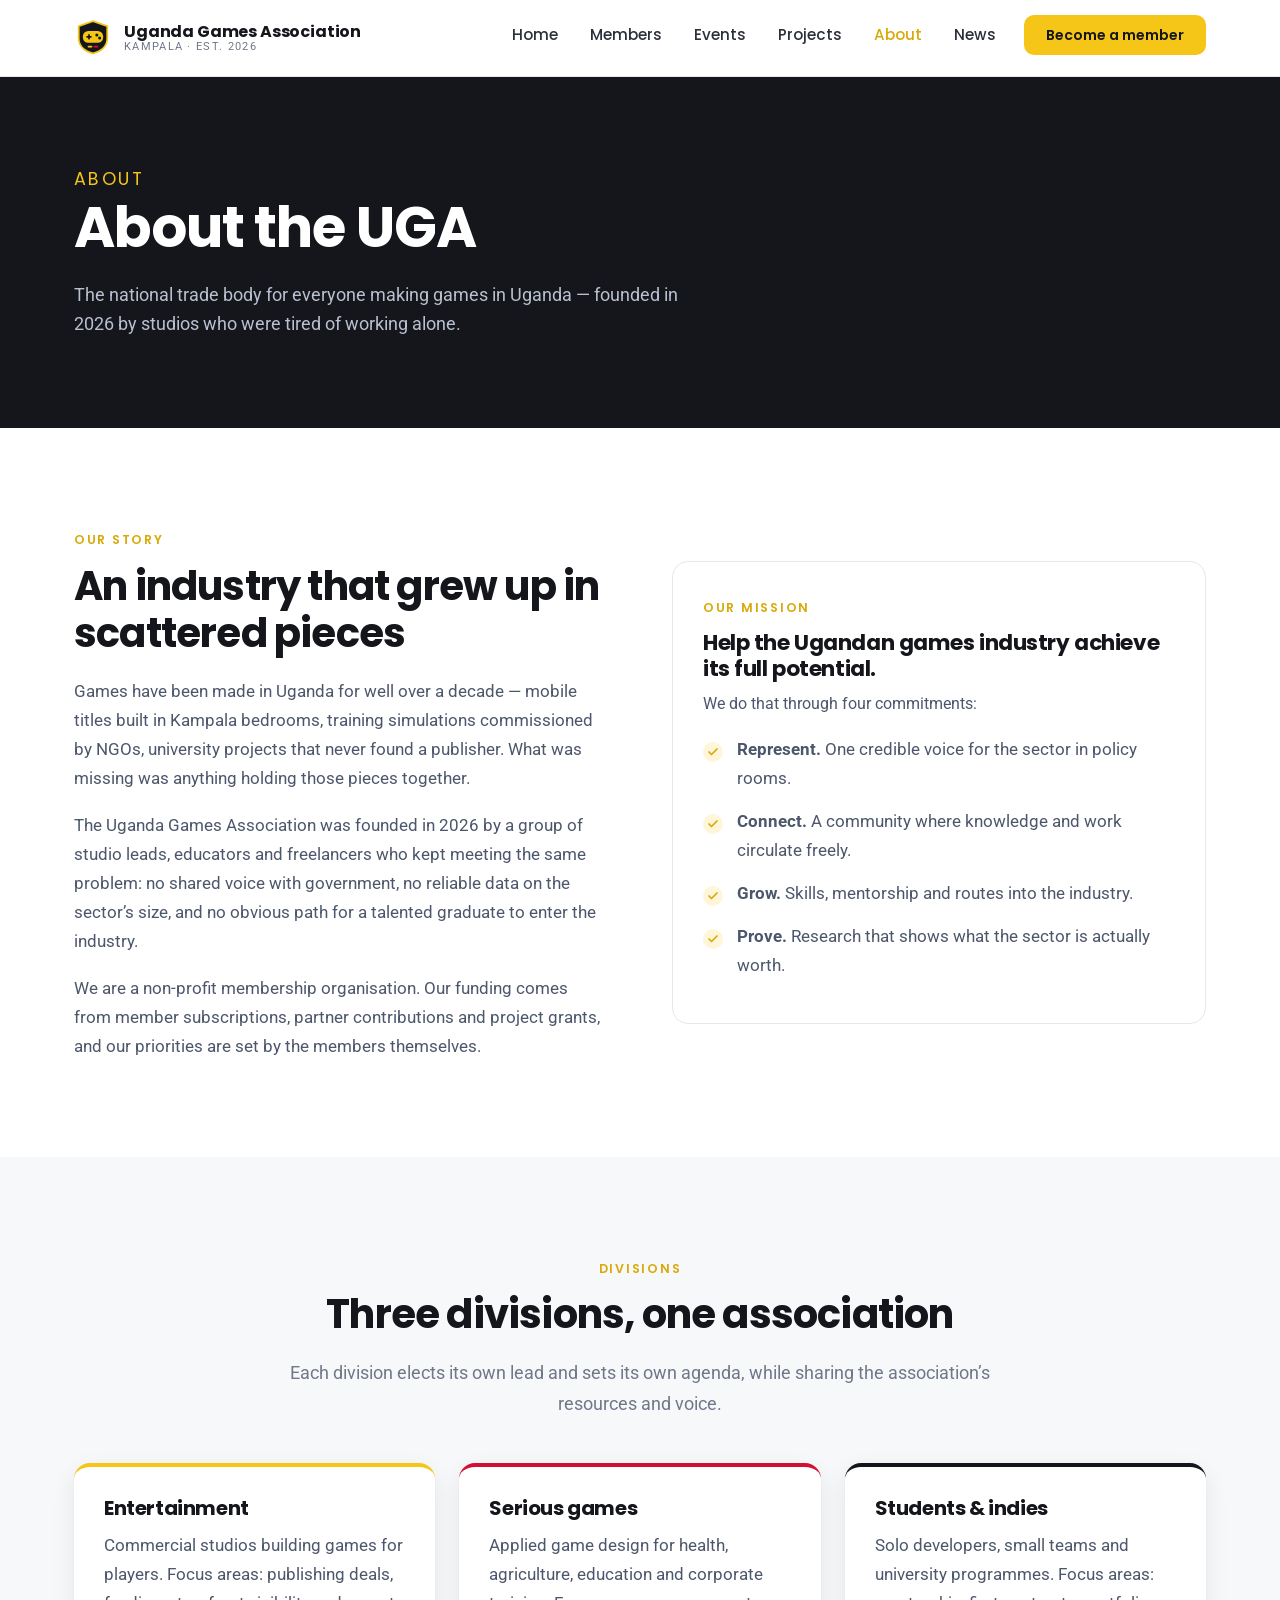
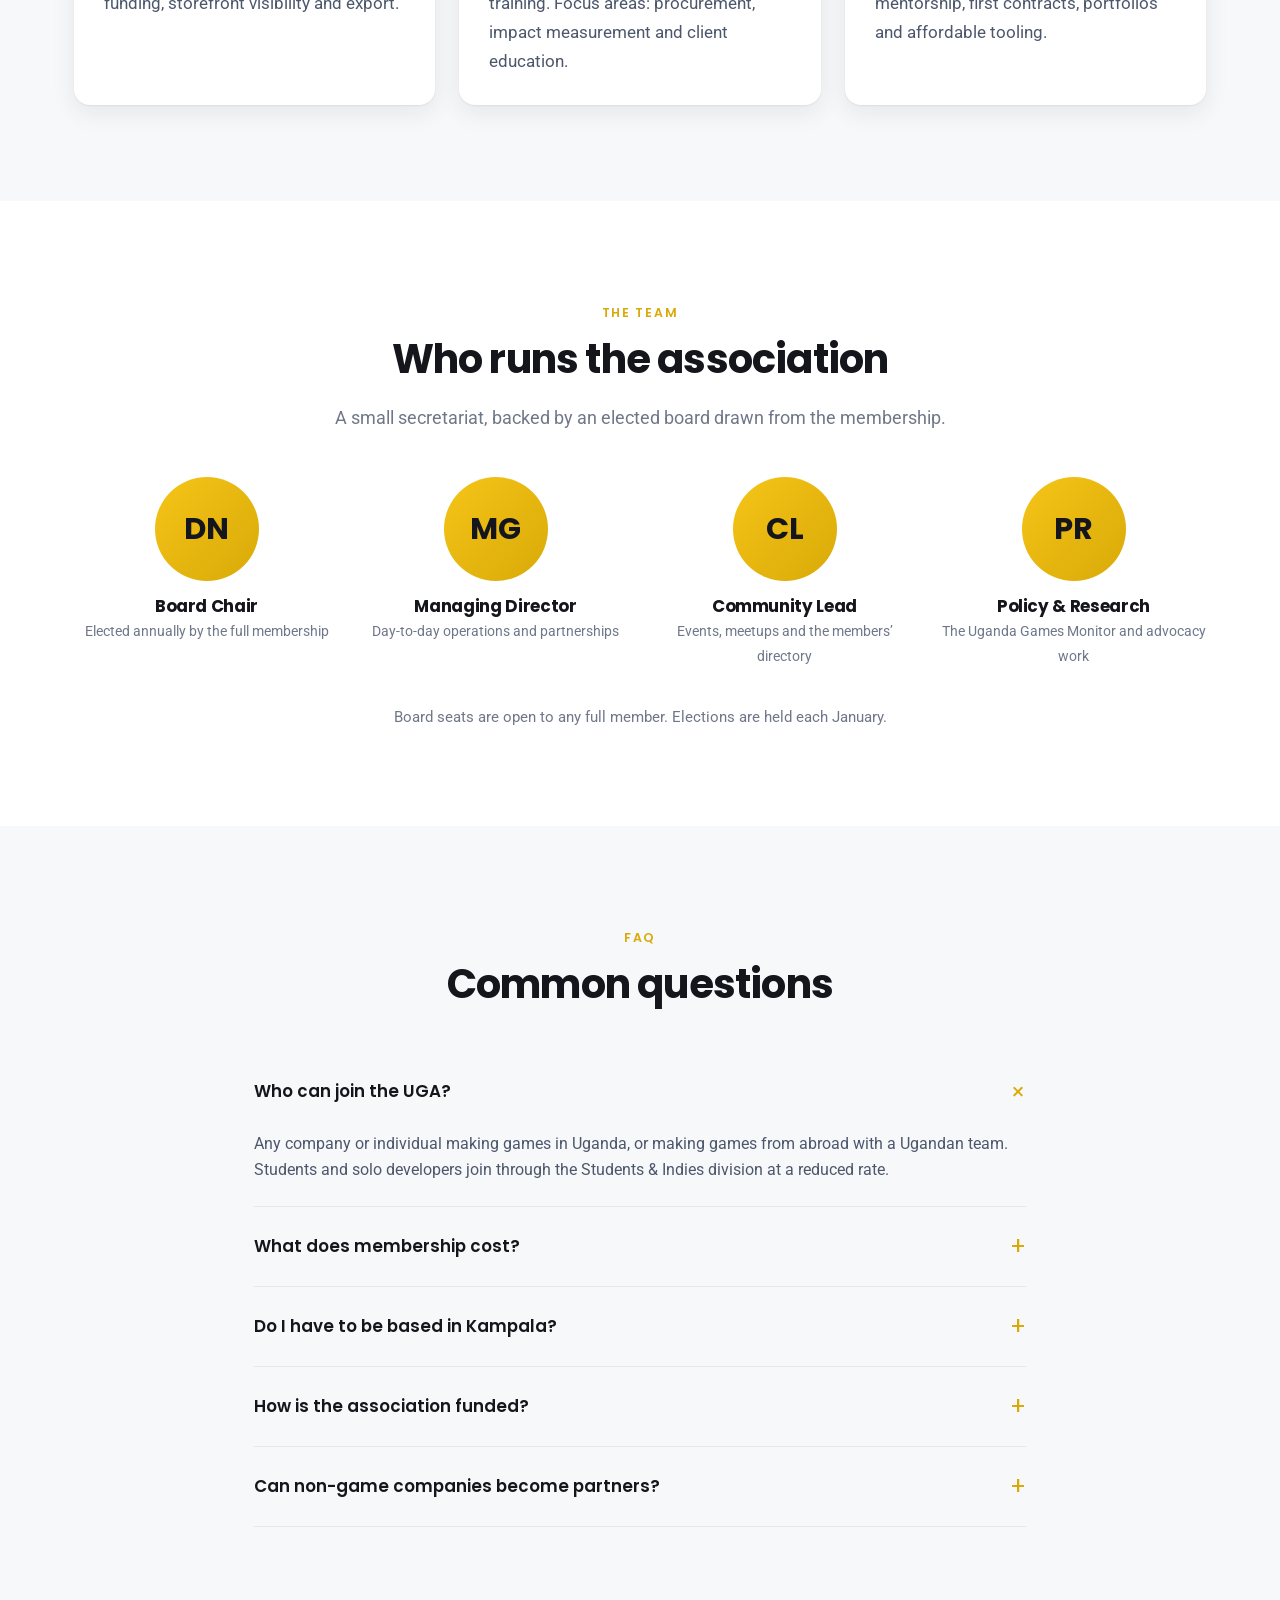
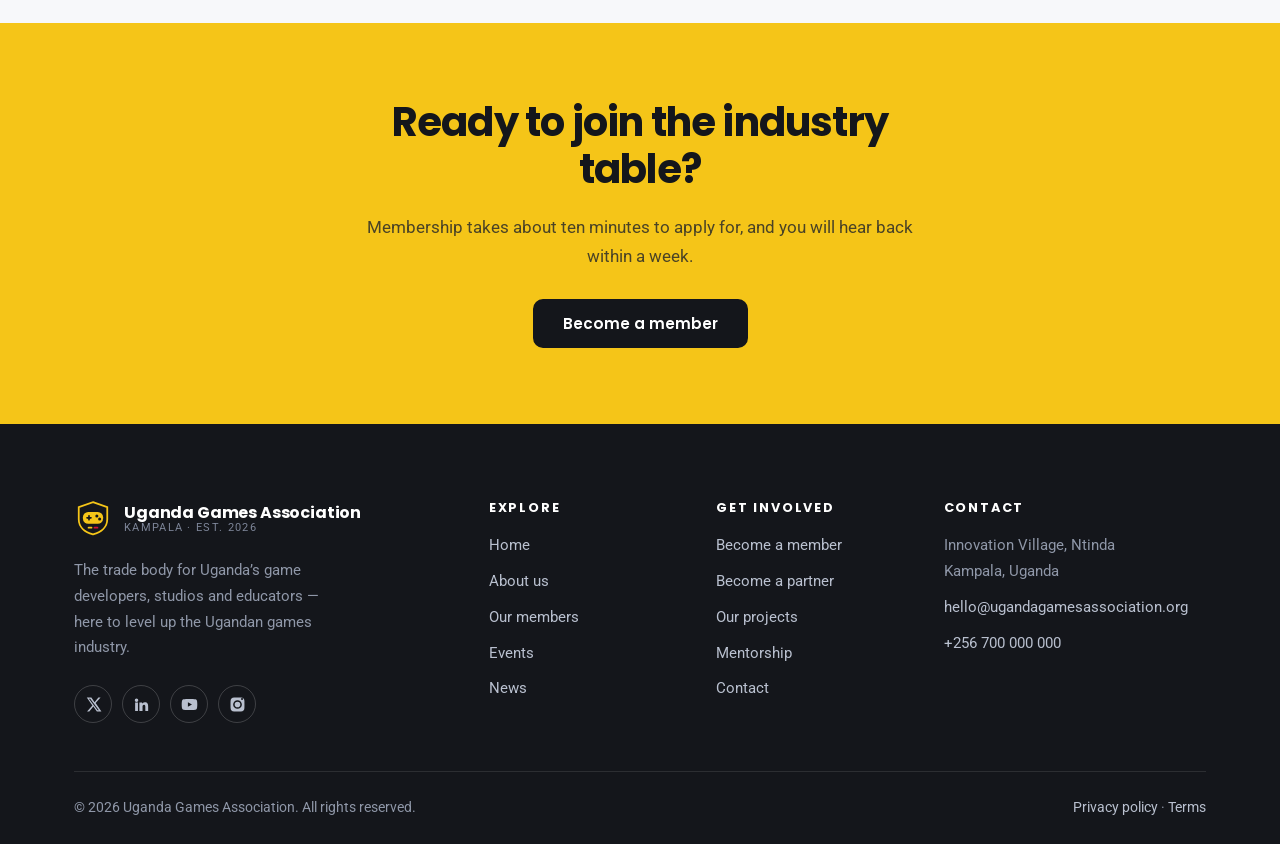
==== about.html @ ba729098 "Initial commit: Uganda Games Association website A seven-page static site for the Uganda Games Assoc" ====
<!DOCTYPE html>
<html lang="en">
<head>
  <meta charset="utf-8">
  <meta name="viewport" content="width=device-width, initial-scale=1">
  <title>About us — Uganda Games Association</title>
  <meta name="description" content="Who we are, how we are organised, and what the Uganda Games Association exists to do.">
  <link rel="canonical" href="https://ugandagamesassociation.org/about.html">

  <meta property="og:type" content="website">
  <meta property="og:site_name" content="Uganda Games Association">
  <meta property="og:title" content="About us — Uganda Games Association">
  <meta property="og:description" content="Who we are, how we are organised, and what the Uganda Games Association exists to do.">
  <meta name="twitter:card" content="summary_large_image">

  <link rel="icon" href="assets/favicon.svg" type="image/svg+xml">
  <link rel="preconnect" href="https://fonts.googleapis.com">
  <link rel="preconnect" href="https://fonts.gstatic.com" crossorigin>
  <link href="https://fonts.googleapis.com/css2?family=Poppins:wght@500;600;700&family=Roboto:wght@400;500&display=swap" rel="stylesheet">
  <link rel="stylesheet" href="css/styles.css">
  <script>document.documentElement.className += ' js';</script>
</head>
<body>
<a class="skip-link" href="#main">Skip to content</a>
<header class="site-header">
  <div class="wrap site-header__inner">
    <a class="brand" href="index.html">
      <img class="brand__mark" src="assets/logo.svg" alt="" width="38" height="38">
      <span class="brand__text">
        <span class="brand__name">Uganda Games Association</span>
        <span class="brand__sub">Kampala &middot; Est. 2026</span>
      </span>
    </a>

    <button class="nav-toggle" type="button" aria-expanded="false" aria-controls="primary-nav" aria-label="Toggle menu">
      <span class="nav-toggle__bars"></span>
    </button>

    <nav class="nav" id="primary-nav" aria-label="Primary">
      <ul class="nav__list">
        <li><a class="nav__link" href="index.html">Home</a></li>
        <li><a class="nav__link" href="members.html">Members</a></li>
        <li><a class="nav__link" href="events.html">Events</a></li>
        <li><a class="nav__link" href="projects.html">Projects</a></li>
        <li><a class="nav__link" href="about.html">About</a></li>
        <li><a class="nav__link" href="news.html">News</a></li>
        <li class="nav__cta"><a class="btn btn--primary btn--sm" href="contact.html">Become a member</a></li>
      </ul>
    </nav>
  </div>
</header>
<main id="main">
  <section class="page-hero">
    <div class="wrap">
      <p class="breadcrumb">About</p>
      <h1>About the UGA</h1>
      <p>The national trade body for everyone making games in Uganda &mdash; founded in 2026 by studios who were tired of working alone.</p>
    </div>
  </section>

  <section class="section">
    <div class="wrap split">
      <div class="reveal">
        <span class="eyebrow">Our story</span>
        <h2>An industry that grew up in scattered pieces</h2>
        <p>
          Games have been made in Uganda for well over a decade &mdash; mobile titles built
          in Kampala bedrooms, training simulations commissioned by NGOs, university
          projects that never found a publisher. What was missing was anything holding
          those pieces together.
        </p>
        <p>
          The Uganda Games Association was founded in 2026 by a group of studio leads,
          educators and freelancers who kept meeting the same problem: no shared voice
          with government, no reliable data on the sector&rsquo;s size, and no obvious path
          for a talented graduate to enter the industry.
        </p>
        <p>
          We are a non-profit membership organisation. Our funding comes from member
          subscriptions, partner contributions and project grants, and our priorities
          are set by the members themselves.
        </p>
      </div>
      <div class="reveal">
        <div class="card">
          <span class="eyebrow">Our mission</span>
          <h3 style="font-size:1.35rem">Help the Ugandan games industry achieve its full potential.</h3>
          <p>We do that through four commitments:</p>
          <ul class="checklist" style="margin-top:18px">
            <li><strong>Represent.</strong> One credible voice for the sector in policy rooms.</li>
            <li><strong>Connect.</strong> A community where knowledge and work circulate freely.</li>
            <li><strong>Grow.</strong> Skills, mentorship and routes into the industry.</li>
            <li><strong>Prove.</strong> Research that shows what the sector is actually worth.</li>
          </ul>
        </div>
      </div>
    </div>
  </section>

  <section class="section section--paper">
    <div class="wrap">
      <div class="section-head section-head--center reveal">
        <span class="eyebrow">Divisions</span>
        <h2>Three divisions, one association</h2>
        <p class="lead">Each division elects its own lead and sets its own agenda, while sharing the association&rsquo;s resources and voice.</p>
      </div>
      <div class="grid grid--3">
        <div class="division reveal">
          <h3>Entertainment</h3>
          <p>Commercial studios building games for players. Focus areas: publishing deals, funding, storefront visibility and export.</p>
        </div>
        <div class="division reveal">
          <h3>Serious games</h3>
          <p>Applied game design for health, agriculture, education and corporate training. Focus areas: procurement, impact measurement and client education.</p>
        </div>
        <div class="division reveal">
          <h3>Students &amp; indies</h3>
          <p>Solo developers, small teams and university programmes. Focus areas: mentorship, first contracts, portfolios and affordable tooling.</p>
        </div>
      </div>
    </div>
  </section>

  <section class="section">
    <div class="wrap">
      <div class="section-head section-head--center reveal">
        <span class="eyebrow">The team</span>
        <h2>Who runs the association</h2>
        <p class="lead">A small secretariat, backed by an elected board drawn from the membership.</p>
      </div>
      <div class="grid grid--4">
        <div class="person reveal"><div class="person__avatar">DN</div><h3>Board Chair</h3><p>Elected annually by the full membership</p></div>
        <div class="person reveal"><div class="person__avatar">MG</div><h3>Managing Director</h3><p>Day-to-day operations and partnerships</p></div>
        <div class="person reveal"><div class="person__avatar">CL</div><h3>Community Lead</h3><p>Events, meetups and the members&rsquo; directory</p></div>
        <div class="person reveal"><div class="person__avatar">PR</div><h3>Policy &amp; Research</h3><p>The Uganda Games Monitor and advocacy work</p></div>
      </div>
      <p style="text-align:center;margin-top:36px;color:var(--muted);font-size:.92rem">
        Board seats are open to any full member. Elections are held each January.
      </p>
    </div>
  </section>

  <section class="section section--paper">
    <div class="wrap" style="max-width:820px">
      <div class="section-head section-head--center reveal">
        <span class="eyebrow">FAQ</span>
        <h2>Common questions</h2>
      </div>
      <div class="reveal">
        <div class="faq">
          <button class="faq__q" type="button" aria-expanded="true">Who can join the UGA?</button>
          <div class="faq__a"><p>Any company or individual making games in Uganda, or making games from abroad with a Ugandan team. Students and solo developers join through the Students &amp; Indies division at a reduced rate.</p></div>
        </div>
        <div class="faq">
          <button class="faq__q" type="button" aria-expanded="false">What does membership cost?</button>
          <div class="faq__a"><p>Fees are banded by organisation size, with the student and solo band deliberately kept nominal. Current bands are listed on the membership page &mdash; and no application is refused on cost alone; talk to us.</p></div>
        </div>
        <div class="faq">
          <button class="faq__q" type="button" aria-expanded="false">Do I have to be based in Kampala?</button>
          <div class="faq__a"><p>No. We run regional chapters and most events are streamed or repeated outside the capital. Growing the industry beyond Kampala is an explicit goal, not an afterthought.</p></div>
        </div>
        <div class="faq">
          <button class="faq__q" type="button" aria-expanded="false">How is the association funded?</button>
          <div class="faq__a"><p>Member subscriptions, partner contributions and project-specific grants. We publish an annual financial summary to members.</p></div>
        </div>
        <div class="faq">
          <button class="faq__q" type="button" aria-expanded="false">Can non-game companies become partners?</button>
          <div class="faq__a"><p>Yes. Telecoms, banks, universities, hardware suppliers and public bodies all partner with us. Partnership is distinct from membership and does not carry a vote.</p></div>
        </div>
      </div>
    </div>
  </section>

  <section class="cta-band">
    <div class="wrap">
      <h2>Ready to join the industry table?</h2>
      <p>Membership takes about ten minutes to apply for, and you will hear back within a week.</p>
      <a class="btn btn--primary" href="contact.html">Become a member</a>
    </div>
  </section>
</main>
<footer class="site-footer">
  <div class="wrap">
    <div class="footer-grid">
      <div class="footer-about">
        <a class="brand" href="index.html">
          <img class="brand__mark" src="assets/logo.svg" alt="" width="38" height="38">
          <span class="brand__text">
            <span class="brand__name">Uganda Games Association</span>
            <span class="brand__sub">Kampala &middot; Est. 2026</span>
          </span>
        </a>
        <p>The trade body for Uganda&rsquo;s game developers, studios and educators &mdash; here to level up the Ugandan games industry.</p>
        <div class="socials">
          <a href="#" aria-label="UGA on X">
            <svg viewBox="0 0 24 24" fill="#b9c0cf"><path d="M18.9 2H22l-7 8 8.2 12h-6.4l-5-7.3L6 22H2.9l7.5-8.6L2.5 2H9l4.5 6.7L18.9 2Zm-1.1 18h1.7L7.3 3.8H5.5L17.8 20Z"/></svg>
          </a>
          <a href="#" aria-label="UGA on LinkedIn">
            <svg viewBox="0 0 24 24" fill="#b9c0cf"><path d="M4.98 3.5a2.5 2.5 0 1 1 0 5 2.5 2.5 0 0 1 0-5ZM3 9h4v12H3V9Zm6 0h3.8v1.7h.05c.53-1 1.83-2.05 3.77-2.05 4.03 0 4.78 2.65 4.78 6.1V21h-4v-5.5c0-1.3-.03-3-1.83-3-1.83 0-2.11 1.43-2.11 2.9V21H9V9Z"/></svg>
          </a>
          <a href="#" aria-label="UGA on YouTube">
            <svg viewBox="0 0 24 24" fill="#b9c0cf"><path d="M23 12s0-3.6-.46-5.32a2.77 2.77 0 0 0-1.95-1.96C18.87 4.25 12 4.25 12 4.25s-6.87 0-8.59.47a2.77 2.77 0 0 0-1.95 1.96C1 8.4 1 12 1 12s0 3.6.46 5.32a2.77 2.77 0 0 0 1.95 1.96c1.72.47 8.59.47 8.59.47s6.87 0 8.59-.47a2.77 2.77 0 0 0 1.95-1.96C23 15.6 23 12 23 12ZM9.75 15.27V8.73L15.5 12l-5.75 3.27Z"/></svg>
          </a>
          <a href="#" aria-label="UGA on Instagram">
            <svg viewBox="0 0 24 24" fill="#b9c0cf"><path d="M12 2.16c3.2 0 3.58.01 4.85.07 3.25.15 4.77 1.69 4.92 4.92.06 1.27.07 1.65.07 4.85s-.01 3.58-.07 4.85c-.15 3.23-1.66 4.77-4.92 4.92-1.27.06-1.65.07-4.85.07s-3.58-.01-4.85-.07c-3.26-.15-4.77-1.7-4.92-4.92C2.17 15.58 2.16 15.2 2.16 12s.01-3.58.07-4.85c.15-3.23 1.66-4.77 4.92-4.92C8.42 2.17 8.8 2.16 12 2.16Zm0 3.68a6.16 6.16 0 1 0 0 12.32 6.16 6.16 0 0 0 0-12.32Zm0 10.16a4 4 0 1 1 0-8 4 4 0 0 1 0 8Zm6.4-10.4a1.44 1.44 0 1 0 0-2.88 1.44 1.44 0 0 0 0 2.88Z"/></svg>
          </a>
        </div>
      </div>

      <div class="footer-col">
        <h4>Explore</h4>
        <ul>
          <li><a href="index.html">Home</a></li>
          <li><a href="about.html">About us</a></li>
          <li><a href="members.html">Our members</a></li>
          <li><a href="events.html">Events</a></li>
          <li><a href="news.html">News</a></li>
        </ul>
      </div>

      <div class="footer-col">
        <h4>Get involved</h4>
        <ul>
          <li><a href="contact.html">Become a member</a></li>
          <li><a href="contact.html">Become a partner</a></li>
          <li><a href="projects.html">Our projects</a></li>
          <li><a href="projects.html">Mentorship</a></li>
          <li><a href="contact.html">Contact</a></li>
        </ul>
      </div>

      <div class="footer-col">
        <h4>Contact</h4>
        <ul>
          <li>Innovation Village, Ntinda<br>Kampala, Uganda</li>
          <li><a href="mailto:hello@ugandagamesassociation.org">hello@ugandagamesassociation.org</a></li>
          <li><a href="tel:+256700000000">+256 700 000 000</a></li>
        </ul>
      </div>
    </div>

    <div class="footer-bottom">
      <span>&copy; <span data-year>2026</span> Uganda Games Association. All rights reserved.</span>
      <span><a href="#">Privacy policy</a> &middot; <a href="#">Terms</a></span>
    </div>
  </div>
</footer>

<button class="to-top" type="button" aria-label="Back to top">
  <svg viewBox="0 0 24 24" width="18" height="18" fill="none" stroke="currentColor" stroke-width="2.5" stroke-linecap="round" stroke-linejoin="round"><path d="M12 19V5M5 12l7-7 7 7"/></svg>
</button>

<script src="js/main.js"></script>
</body>
</html>
---- css/styles.css ----
/* ==========================================================================
   Uganda Games Association — design system
   Palette derives from the national flag: black, gold, red.
   ========================================================================== */

:root {
  /* Brand */
  --gold:        #f5c518;
  --gold-dark:   #d9a908;
  --gold-soft:   #fff6d9;
  --red:         #d21034;
  --red-dark:    #a60d29;

  /* Neutrals */
  --ink:         #14161b;
  --ink-2:       #1e2129;
  --ink-3:       #2b303b;
  --slate:       #4d576c;
  --muted:       #6f7789;
  --line:        #e4e7ec;
  --paper:       #ffffff;
  --paper-2:     #f7f8fa;

  /* Type */
  --font-head: 'Poppins', 'Segoe UI', Arial, sans-serif;
  --font-body: 'Roboto', 'Segoe UI', Arial, Helvetica, sans-serif;

  /* Layout */
  --wrap: 1180px;
  --gutter: 24px;
  --radius: 10px;
  --radius-lg: 16px;
  --shadow: 0 1px 2px rgba(20, 22, 27, .06), 0 8px 24px rgba(20, 22, 27, .08);
  --shadow-lg: 0 2px 4px rgba(20, 22, 27, .06), 0 18px 48px rgba(20, 22, 27, .14);
  --header-h: 76px;
}

/* --------------------------------------------------------------- reset -- */
*, *::before, *::after { box-sizing: border-box; }

html { scroll-behavior: smooth; }

body {
  margin: 0;
  font-family: var(--font-body);
  font-size: 17px;
  line-height: 1.7;
  color: var(--slate);
  background: var(--paper);
  -webkit-font-smoothing: antialiased;
}

h1, h2, h3, h4, h5 {
  font-family: var(--font-head);
  font-weight: 700;
  line-height: 1.18;
  color: var(--ink);
  margin: 0 0 .5em;
  letter-spacing: -.02em;
}

h1 { font-size: clamp(2.2rem, 5vw, 3.5rem); }
h2 { font-size: clamp(1.75rem, 3.4vw, 2.5rem); }
h3 { font-size: 1.25rem; }
h4 { font-size: 1.05rem; }

p { margin: 0 0 1.1em; }
p:last-child { margin-bottom: 0; }

a { color: var(--ink); text-decoration: none; transition: color .18s ease; }
a:hover { color: var(--gold-dark); }

img, svg { max-width: 100%; height: auto; display: block; }

ul { margin: 0 0 1.1em; padding-left: 1.2em; }
li { margin-bottom: .4em; }

:focus-visible {
  outline: 3px solid var(--gold);
  outline-offset: 3px;
  border-radius: 4px;
}

/* -------------------------------------------------------------- layout -- */
.wrap {
  width: 100%;
  max-width: var(--wrap);
  margin-inline: auto;
  padding-inline: var(--gutter);
}

.section { padding: clamp(56px, 8vw, 96px) 0; }
.section--tight { padding: clamp(40px, 5vw, 64px) 0; }
.section--paper { background: var(--paper-2); }
.section--ink { background: var(--ink); color: #b9c0cf; }
.section--ink h2, .section--ink h3, .section--ink h4 { color: #fff; }

.section-head { max-width: 720px; margin-bottom: 44px; }
.section-head--center { margin-inline: auto; text-align: center; }

.eyebrow {
  display: inline-block;
  font-family: var(--font-head);
  font-weight: 600;
  font-size: .78rem;
  letter-spacing: .14em;
  text-transform: uppercase;
  color: var(--gold-dark);
  margin-bottom: .75rem;
}
.section--ink .eyebrow { color: var(--gold); }

.lead { font-size: 1.12rem; color: var(--muted); }

.grid { display: grid; gap: 24px; }
.grid--2 { grid-template-columns: repeat(2, 1fr); }
.grid--3 { grid-template-columns: repeat(3, 1fr); }
.grid--4 { grid-template-columns: repeat(4, 1fr); }

/* ------------------------------------------------------------- buttons -- */
.btn {
  display: inline-flex;
  align-items: center;
  justify-content: center;
  gap: .5em;
  font-family: var(--font-head);
  font-weight: 600;
  font-size: .95rem;
  line-height: 1;
  padding: 15px 28px;
  border: 2px solid transparent;
  border-radius: var(--radius);
  cursor: pointer;
  transition: transform .16s ease, background .18s ease, color .18s ease, border-color .18s ease;
}
.btn:active { transform: translateY(1px); }

.btn--primary { background: var(--gold); color: var(--ink); border-color: var(--gold); }
.btn--primary:hover { background: var(--gold-dark); border-color: var(--gold-dark); color: var(--ink); }

.btn--ghost { background: transparent; color: var(--ink); border-color: var(--line); }
.btn--ghost:hover { border-color: var(--ink); color: var(--ink); }

.btn--onink { background: transparent; color: #fff; border-color: rgba(255,255,255,.35); }
.btn--onink:hover { background: #fff; color: var(--ink); border-color: #fff; }

.btn--sm { padding: 11px 20px; font-size: .875rem; }

.arrow-link {
  font-family: var(--font-head);
  font-weight: 600;
  font-size: .95rem;
  color: var(--gold-dark);
  display: inline-flex;
  align-items: center;
  gap: .4em;
}
.arrow-link::after { content: "\2192"; transition: transform .18s ease; }
.arrow-link:hover::after { transform: translateX(4px); }

/* -------------------------------------------------------------- header -- */
.site-header {
  position: sticky;
  top: 0;
  z-index: 100;
  background: rgba(255, 255, 255, .94);
  backdrop-filter: blur(10px);
  border-bottom: 1px solid var(--line);
}

.site-header__inner {
  display: flex;
  align-items: center;
  gap: 20px;
  min-height: var(--header-h);
}

.brand { display: flex; align-items: center; gap: 12px; flex-shrink: 0; }
.brand__mark { width: 38px; height: 38px; flex-shrink: 0; }
.brand__text { display: flex; flex-direction: column; line-height: 1.1; }
.brand__name {
  font-family: var(--font-head);
  font-weight: 700;
  font-size: 1rem;
  color: var(--ink);
  letter-spacing: -.01em;
}
.brand__sub {
  font-size: .68rem;
  letter-spacing: .12em;
  text-transform: uppercase;
  color: var(--muted);
}

.nav { margin-left: auto; }
.nav__list {
  display: flex;
  align-items: center;
  gap: 4px;
  list-style: none;
  margin: 0;
  padding: 0;
}
.nav__link {
  display: block;
  font-family: var(--font-head);
  font-weight: 500;
  font-size: .95rem;
  padding: 10px 14px;
  border-radius: var(--radius);
  color: var(--ink-3);
}
.nav__link:hover { background: var(--paper-2); color: var(--ink); }
.nav__item--active > .nav__link { color: var(--gold-dark); }

.nav__cta { margin-left: 10px; }

.nav-toggle {
  display: none;
  margin-left: auto;
  width: 44px;
  height: 44px;
  align-items: center;
  justify-content: center;
  background: transparent;
  border: 1px solid var(--line);
  border-radius: var(--radius);
  cursor: pointer;
}
.nav-toggle__bars, .nav-toggle__bars::before, .nav-toggle__bars::after {
  display: block;
  width: 20px;
  height: 2px;
  background: var(--ink);
  border-radius: 2px;
  transition: transform .2s ease, opacity .2s ease;
}
.nav-toggle__bars::before, .nav-toggle__bars::after { content: ""; position: absolute; }
.nav-toggle__bars::before { transform: translateY(-6px); }
.nav-toggle__bars::after { transform: translateY(6px); }
.nav-toggle[aria-expanded="true"] .nav-toggle__bars { background: transparent; }
.nav-toggle[aria-expanded="true"] .nav-toggle__bars::before { transform: rotate(45deg); }
.nav-toggle[aria-expanded="true"] .nav-toggle__bars::after { transform: rotate(-45deg); }

/* ---------------------------------------------------------------- hero -- */
.hero {
  position: relative;
  background: var(--ink);
  color: #b9c0cf;
  text-align: center;
  padding: clamp(64px, 10vw, 120px) 0 clamp(56px, 8vw, 100px);
  overflow: hidden;
}
.hero::before {
  content: "";
  position: absolute;
  inset: 0;
  background:
    radial-gradient(58% 42% at 50% 0%, rgba(245, 197, 24, .16), transparent 70%),
    radial-gradient(40% 34% at 84% 100%, rgba(210, 16, 52, .18), transparent 70%);
  pointer-events: none;
}
.hero > .wrap { position: relative; }
.hero__mark { width: 86px; height: 86px; margin: 0 auto 28px; }
.hero h1 { color: #fff; max-width: 15ch; margin-inline: auto; }
.hero__text {
  max-width: 60ch;
  margin: 20px auto 34px;
  font-size: 1.14rem;
  color: #b9c0cf;
}
.hero__actions { display: flex; flex-wrap: wrap; gap: 14px; justify-content: center; }
.hero__meta {
  margin-top: 42px;
  font-family: var(--font-head);
  font-size: .78rem;
  letter-spacing: .16em;
  text-transform: uppercase;
  color: #7d8598;
}

/* --------------------------------------------------------- page header -- */
.page-hero {
  background: var(--ink);
  color: #b9c0cf;
  padding: clamp(52px, 7vw, 88px) 0;
}
.page-hero h1 { color: #fff; margin-bottom: .35em; }
.page-hero p { max-width: 62ch; font-size: 1.1rem; margin: 0; }

.breadcrumb {
  font-family: var(--font-head);
  font-size: .78rem;
  letter-spacing: .14em;
  text-transform: uppercase;
  color: var(--gold);
  margin-bottom: 1rem;
}

/* -------------------------------------------------------------- notice -- */
.notice {
  background: var(--gold);
  color: var(--ink);
  font-family: var(--font-head);
  font-weight: 500;
  font-size: .95rem;
  text-align: center;
  padding: 14px 0;
}
.notice a { color: var(--ink); text-decoration: underline; text-underline-offset: 3px; font-weight: 600; }

/* --------------------------------------------------------------- cards -- */
.card {
  background: var(--paper);
  border: 1px solid var(--line);
  border-radius: var(--radius-lg);
  padding: 30px;
  transition: transform .2s ease, box-shadow .2s ease, border-color .2s ease;
}
.card--hover:hover { transform: translateY(-4px); box-shadow: var(--shadow); border-color: transparent; }
.card h3 { margin-bottom: .45em; }
.card p { font-size: .97rem; }

.card__num {
  display: inline-flex;
  align-items: center;
  justify-content: center;
  width: 46px;
  height: 46px;
  border-radius: 12px;
  background: var(--gold-soft);
  color: var(--gold-dark);
  font-family: var(--font-head);
  font-weight: 700;
  font-size: 1.05rem;
  margin-bottom: 18px;
}

/* post cards */
.post {
  display: flex;
  flex-direction: column;
  background: var(--paper);
  border: 1px solid var(--line);
  border-radius: var(--radius-lg);
  overflow: hidden;
  transition: transform .2s ease, box-shadow .2s ease;
}
.post:hover { transform: translateY(-4px); box-shadow: var(--shadow); }
.post__thumb {
  aspect-ratio: 16 / 9;
  background: linear-gradient(135deg, var(--ink-2), var(--ink));
  display: flex;
  align-items: center;
  justify-content: center;
}
.post__thumb svg { width: 54px; height: 54px; opacity: .85; }
.post__body { padding: 24px; display: flex; flex-direction: column; flex: 1; }
.post__meta {
  font-family: var(--font-head);
  font-size: .74rem;
  letter-spacing: .1em;
  text-transform: uppercase;
  color: var(--muted);
  margin-bottom: .7rem;
}
.post__body h3 { font-size: 1.12rem; }
.post__body p { font-size: .95rem; flex: 1; }
.post__body .arrow-link { margin-top: 14px; }

.tag {
  display: inline-block;
  font-family: var(--font-head);
  font-weight: 600;
  font-size: .7rem;
  letter-spacing: .08em;
  text-transform: uppercase;
  padding: 4px 10px;
  border-radius: 999px;
  background: var(--gold-soft);
  color: var(--gold-dark);
}

/* --------------------------------------------------------------- stats -- */
.stats { display: grid; grid-template-columns: repeat(4, 1fr); gap: 24px; text-align: center; }
.stat__num {
  font-family: var(--font-head);
  font-weight: 700;
  font-size: clamp(2rem, 4vw, 2.9rem);
  color: var(--gold);
  line-height: 1;
}
.section:not(.section--ink) .stat__num { color: var(--gold-dark); }
.stat__label {
  font-size: .88rem;
  letter-spacing: .04em;
  margin-top: .5rem;
}

/* ------------------------------------------------------------- feature -- */
.split {
  display: grid;
  grid-template-columns: 1fr 1fr;
  gap: clamp(32px, 5vw, 64px);
  align-items: center;
}

.checklist { list-style: none; padding: 0; margin: 0; }
.checklist li {
  position: relative;
  padding-left: 34px;
  margin-bottom: 14px;
}
.checklist li::before {
  content: "";
  position: absolute;
  left: 0;
  top: .42em;
  width: 20px;
  height: 20px;
  border-radius: 50%;
  background: var(--gold-soft) url("data:image/svg+xml,%3Csvg xmlns='http://www.w3.org/2000/svg' viewBox='0 0 24 24' fill='none' stroke='%23d9a908' stroke-width='3.5' stroke-linecap='round' stroke-linejoin='round'%3E%3Cpolyline points='20 6 9 17 4 12'/%3E%3C/svg%3E") center / 12px no-repeat;
}

/* ------------------------------------------------------------- members -- */
.logo-grid {
  display: grid;
  grid-template-columns: repeat(auto-fill, minmax(170px, 1fr));
  gap: 16px;
}
.logo-card {
  display: flex;
  align-items: center;
  justify-content: center;
  text-align: center;
  min-height: 96px;
  padding: 18px;
  background: var(--paper);
  border: 1px solid var(--line);
  border-radius: var(--radius);
  font-family: var(--font-head);
  font-weight: 600;
  font-size: .92rem;
  color: var(--ink-3);
  transition: border-color .2s ease, color .2s ease;
}
.logo-card:hover { border-color: var(--gold); color: var(--gold-dark); }

.division {
  border-top: 4px solid var(--gold);
  background: var(--paper);
  border-radius: var(--radius-lg);
  padding: 30px;
  box-shadow: var(--shadow);
}
.division:nth-child(2) { border-top-color: var(--red); }
.division:nth-child(3) { border-top-color: var(--ink); }

/* -------------------------------------------------------------- events -- */
.event {
  display: grid;
  grid-template-columns: 92px 1fr auto;
  gap: 24px;
  align-items: center;
  padding: 22px;
  background: var(--paper);
  border: 1px solid var(--line);
  border-radius: var(--radius-lg);
  margin-bottom: 14px;
  transition: border-color .2s ease, box-shadow .2s ease;
}
.event:hover { border-color: transparent; box-shadow: var(--shadow); }
.event__date {
  text-align: center;
  background: var(--ink);
  color: #fff;
  border-radius: var(--radius);
  padding: 12px 8px;
}
.event__day { font-family: var(--font-head); font-weight: 700; font-size: 1.6rem; line-height: 1; }
.event__mon {
  font-family: var(--font-head);
  font-size: .72rem;
  letter-spacing: .12em;
  text-transform: uppercase;
  color: var(--gold);
  margin-top: 4px;
}
.event__body h3 { margin-bottom: .25em; font-size: 1.1rem; }
.event__body p { font-size: .92rem; margin: 0; }
.event__where {
  font-family: var(--font-head);
  font-size: .8rem;
  color: var(--muted);
  margin-top: .35rem;
  display: block;
}

/* ---------------------------------------------------------------- team -- */
.person { text-align: center; }
.person__avatar {
  width: 104px;
  height: 104px;
  margin: 0 auto 16px;
  border-radius: 50%;
  background: linear-gradient(135deg, var(--gold), var(--gold-dark));
  color: var(--ink);
  display: flex;
  align-items: center;
  justify-content: center;
  font-family: var(--font-head);
  font-weight: 700;
  font-size: 1.9rem;
}
.person h3 { font-size: 1.05rem; margin-bottom: .2em; }
.person p { font-size: .9rem; color: var(--muted); }

/* ------------------------------------------------------------ newsletter */
.newsletter { text-align: center; }
.newsletter__form {
  display: flex;
  gap: 12px;
  max-width: 500px;
  margin: 28px auto 14px;
}
.newsletter__form input {
  flex: 1;
  min-width: 0;
  font-family: var(--font-body);
  font-size: 1rem;
  padding: 15px 18px;
  border: 1px solid var(--line);
  border-radius: var(--radius);
  background: var(--paper);
  color: var(--ink);
}
.newsletter__form input::placeholder { color: var(--muted); }
.newsletter__note { font-size: .85rem; color: var(--muted); }
.form-status {
  font-family: var(--font-head);
  font-weight: 600;
  font-size: .92rem;
  min-height: 1.4em;
  margin-top: 10px;
}
.form-status--ok { color: #157347; }
.form-status--err { color: var(--red); }

/* ---------------------------------------------------------------- form -- */
.form-grid { display: grid; grid-template-columns: 1fr 1fr; gap: 20px; }
.field { display: flex; flex-direction: column; gap: 7px; }
.field--full { grid-column: 1 / -1; }
.field label {
  font-family: var(--font-head);
  font-weight: 600;
  font-size: .85rem;
  color: var(--ink);
}
.field input, .field select, .field textarea {
  font-family: var(--font-body);
  font-size: 1rem;
  padding: 13px 16px;
  border: 1px solid var(--line);
  border-radius: var(--radius);
  background: var(--paper);
  color: var(--ink);
  width: 100%;
}
.field textarea { min-height: 150px; resize: vertical; }
.field input:focus, .field select:focus, .field textarea:focus {
  outline: none;
  border-color: var(--gold);
  box-shadow: 0 0 0 3px rgba(245, 197, 24, .25);
}

/* ------------------------------------------------------------------ faq -- */
.faq { border-bottom: 1px solid var(--line); }
.faq__q {
  width: 100%;
  display: flex;
  justify-content: space-between;
  align-items: center;
  gap: 20px;
  text-align: left;
  background: none;
  border: 0;
  padding: 22px 0;
  cursor: pointer;
  font-family: var(--font-head);
  font-weight: 600;
  font-size: 1.05rem;
  color: var(--ink);
}
.faq__q::after {
  content: "+";
  font-size: 1.5rem;
  font-weight: 400;
  color: var(--gold-dark);
  flex-shrink: 0;
  transition: transform .2s ease;
}
.faq__q[aria-expanded="true"]::after { transform: rotate(45deg); }
.faq__a { display: none; padding-bottom: 22px; }
.faq__a p { font-size: .97rem; }
.faq__q[aria-expanded="true"] + .faq__a { display: block; }

/* ---------------------------------------------------------------- cta --- */
.cta-band {
  background: var(--gold);
  color: var(--ink);
  text-align: center;
  padding: clamp(48px, 6vw, 76px) 0;
}
.cta-band h2 { color: var(--ink); max-width: 22ch; margin-inline: auto; }
.cta-band p { max-width: 56ch; margin: 0 auto 28px; color: #4a4326; }
.cta-band .btn--primary { background: var(--ink); border-color: var(--ink); color: #fff; }
.cta-band .btn--primary:hover { background: #000; border-color: #000; color: #fff; }

/* -------------------------------------------------------------- footer -- */
.site-footer { background: var(--ink); color: #8f97a8; padding: clamp(52px, 6vw, 76px) 0 0; }
.site-footer a { color: #b9c0cf; }
.site-footer a:hover { color: var(--gold); }

.footer-grid {
  display: grid;
  grid-template-columns: 2fr 1fr 1fr 1.4fr;
  gap: 40px;
  padding-bottom: 48px;
}
.site-footer .brand__name { color: #fff; }
.site-footer .brand__sub { color: #7d8598; }
.footer-about p { font-size: .95rem; margin: 20px 0 0; max-width: 34ch; }

.footer-col h4 {
  font-size: .8rem;
  letter-spacing: .14em;
  text-transform: uppercase;
  color: #fff;
  margin-bottom: 18px;
}
.footer-col ul { list-style: none; padding: 0; margin: 0; }
.footer-col li { margin-bottom: 10px; font-size: .95rem; }

.socials { display: flex; gap: 10px; margin-top: 24px; }
.socials a {
  width: 38px;
  height: 38px;
  display: flex;
  align-items: center;
  justify-content: center;
  border: 1px solid rgba(255,255,255,.18);
  border-radius: 50%;
  transition: background .2s ease, border-color .2s ease;
}
.socials a:hover { background: var(--gold); border-color: var(--gold); }
.socials svg { width: 17px; height: 17px; }
.socials a:hover svg { fill: var(--ink); }

.footer-bottom {
  border-top: 1px solid rgba(255,255,255,.1);
  padding: 24px 0;
  display: flex;
  flex-wrap: wrap;
  gap: 12px 24px;
  justify-content: space-between;
  font-size: .87rem;
}

.to-top {
  position: fixed;
  right: 22px;
  bottom: 22px;
  width: 46px;
  height: 46px;
  display: flex;
  align-items: center;
  justify-content: center;
  background: var(--ink);
  color: #fff;
  border: 0;
  border-radius: 50%;
  cursor: pointer;
  opacity: 0;
  visibility: hidden;
  transform: translateY(10px);
  transition: opacity .25s ease, transform .25s ease, visibility .25s;
  z-index: 90;
  box-shadow: var(--shadow-lg);
}
.to-top.is-visible { opacity: 1; visibility: visible; transform: translateY(0); }
.to-top:hover { background: var(--gold); color: var(--ink); }

/* ------------------------------------------------------------- reveal --- */
/* Progressive enhancement: content is visible by default. It is only hidden
   for the scroll-reveal animation once JS has confirmed it can reveal it
   again (the .js class is set by an inline script in <head>). */
.reveal { transition: opacity .55s ease, transform .55s ease; }
.js .reveal { opacity: 0; transform: translateY(18px); }
.reveal.is-in { opacity: 1; transform: none; }

.visually-hidden {
  position: absolute !important;
  width: 1px; height: 1px;
  padding: 0; margin: -1px;
  overflow: hidden; clip: rect(0 0 0 0);
  white-space: nowrap; border: 0;
}

.skip-link {
  position: absolute;
  left: 50%;
  top: -60px;
  transform: translateX(-50%);
  z-index: 200;
  background: var(--ink);
  color: #fff;
  padding: 12px 20px;
  border-radius: 0 0 var(--radius) var(--radius);
  transition: top .2s ease;
}
.skip-link:focus { top: 0; color: #fff; }

/* --------------------------------------------------------- responsive -- */
@media (max-width: 980px) {
  .footer-grid { grid-template-columns: 1fr 1fr; gap: 32px; }
  .grid--4 { grid-template-columns: repeat(2, 1fr); }
  .stats { grid-template-columns: repeat(2, 1fr); }
}

@media (max-width: 860px) {
  .nav-toggle { display: flex; }
  .nav {
    display: none;
    position: absolute;
    left: 0;
    right: 0;
    top: 100%;
    background: var(--paper);
    border-bottom: 1px solid var(--line);
    box-shadow: var(--shadow);
    padding: 12px var(--gutter) 22px;
  }
  .nav.is-open { display: block; }
  .nav__list { flex-direction: column; align-items: stretch; gap: 2px; }
  .nav__link { padding: 13px 12px; font-size: 1rem; }
  .nav__cta { margin: 12px 0 0; }
  .nav__cta .btn { width: 100%; }
  .site-header { position: relative; }

  .grid--3, .grid--2 { grid-template-columns: 1fr; }
  .split { grid-template-columns: 1fr; }
  .form-grid { grid-template-columns: 1fr; }

  .event { grid-template-columns: 76px 1fr; }
  .event > .btn { grid-column: 2; justify-self: start; }
}

@media (max-width: 560px) {
  body { font-size: 16px; }
  .grid--4, .stats { grid-template-columns: 1fr; }
  .footer-grid { grid-template-columns: 1fr; }
  .newsletter__form { flex-direction: column; }
  .hero__actions .btn { width: 100%; }
  .card { padding: 24px; }
}

@media (prefers-reduced-motion: reduce) {
  html { scroll-behavior: auto; }
  *, *::before, *::after {
    animation-duration: .01ms !important;
    transition-duration: .01ms !important;
  }
  .reveal, .js .reveal { opacity: 1; transform: none; }
}
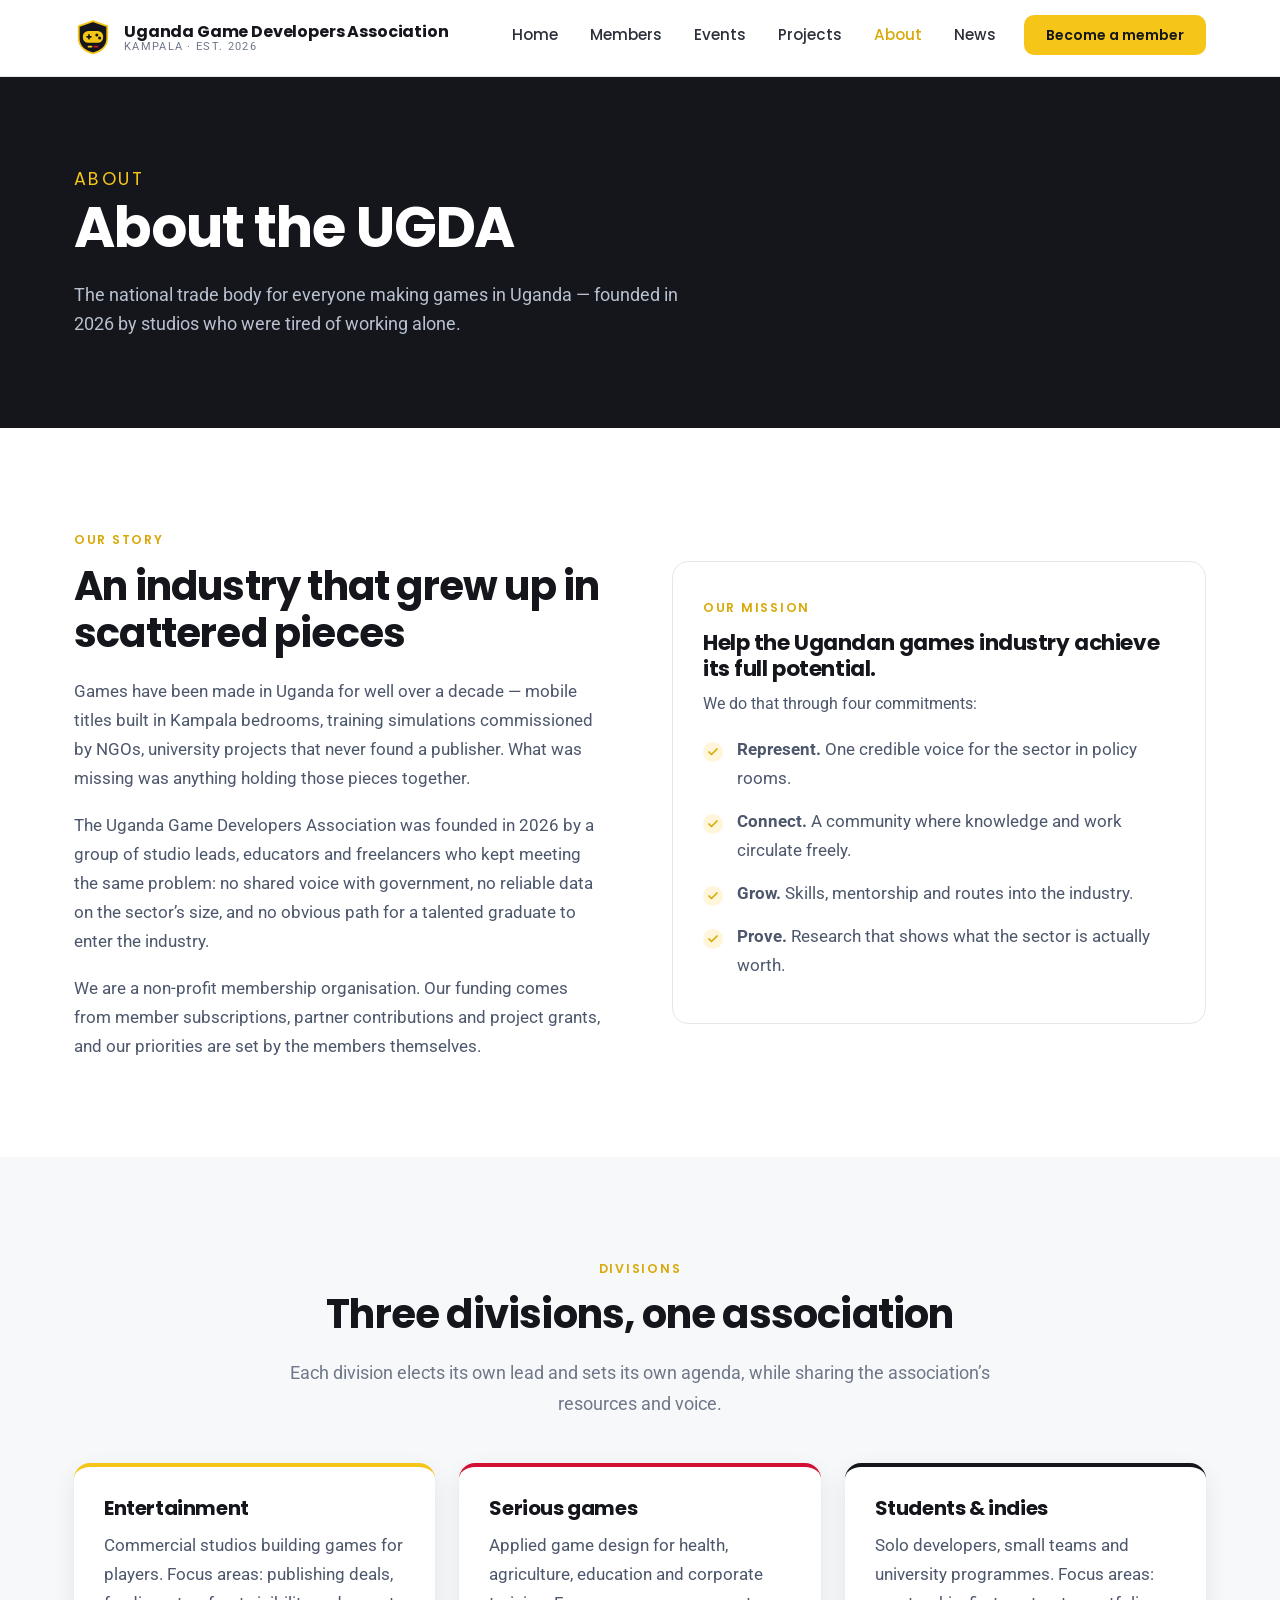
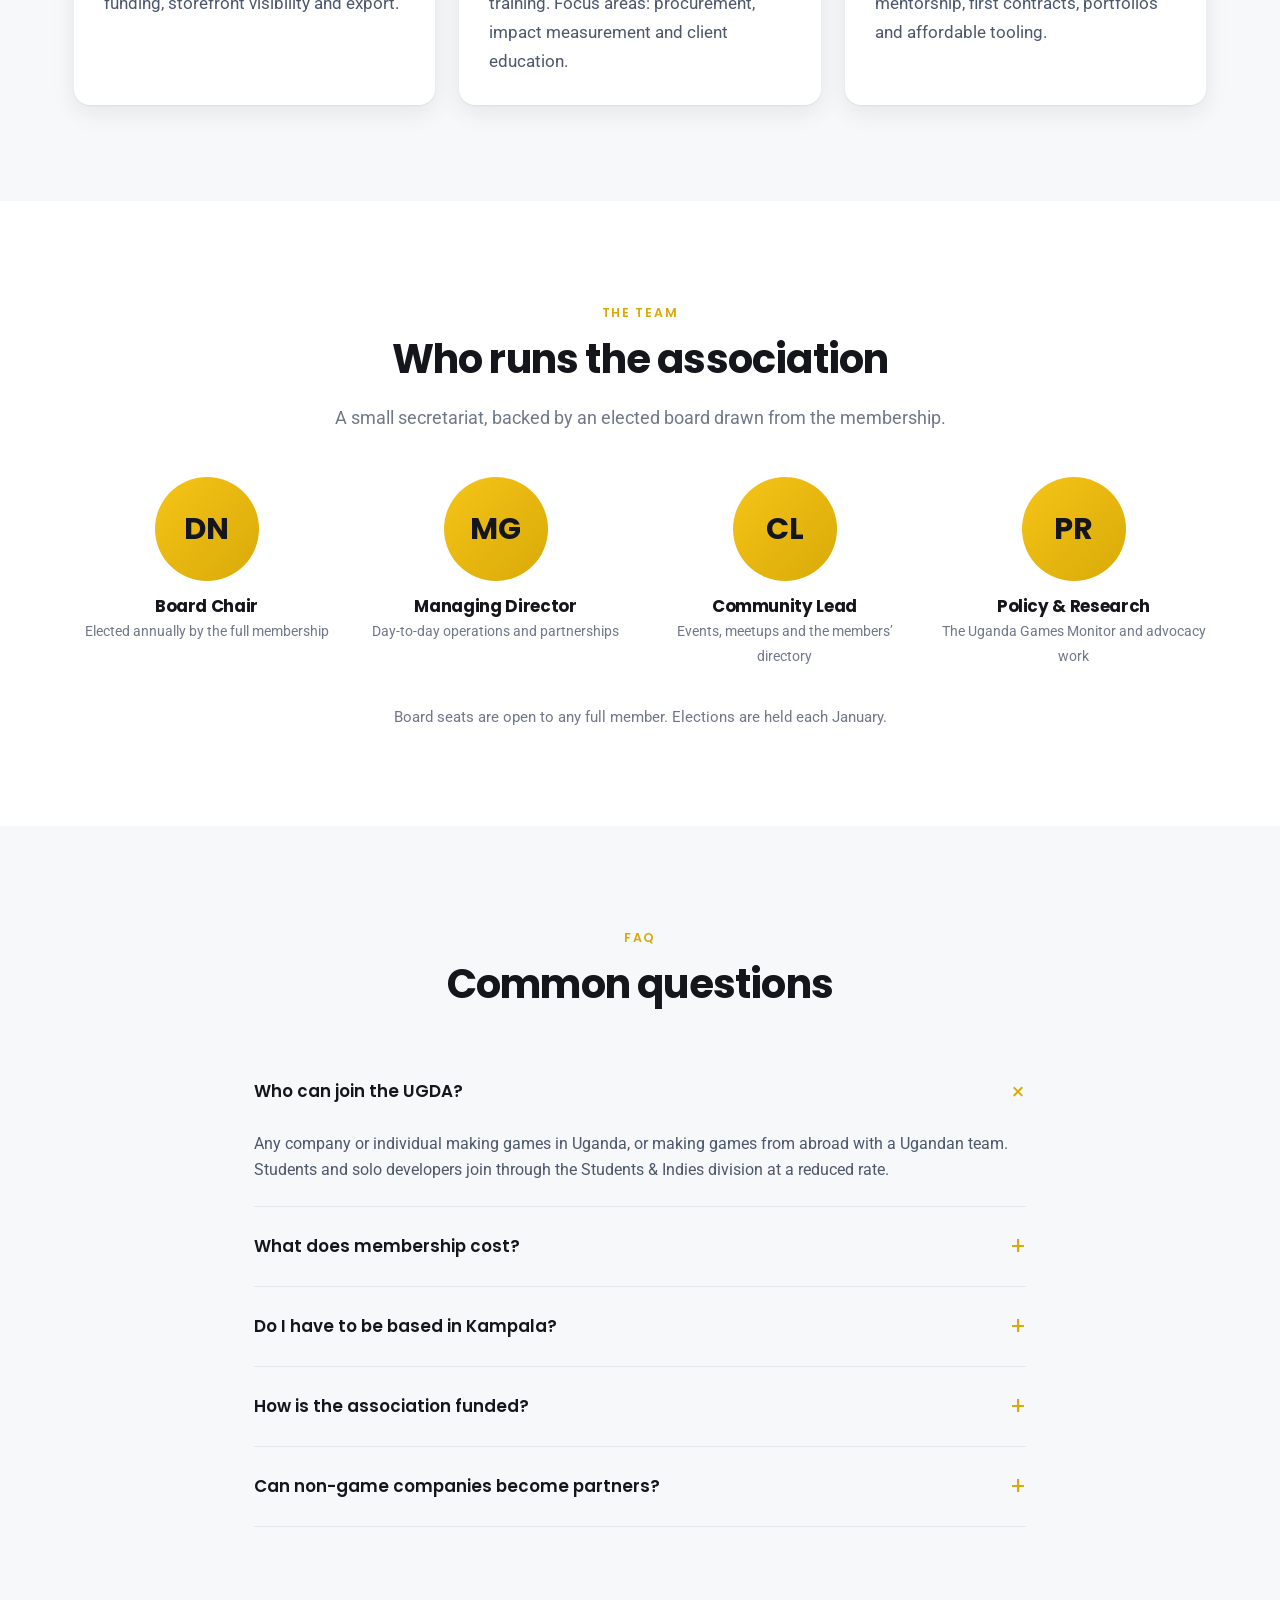
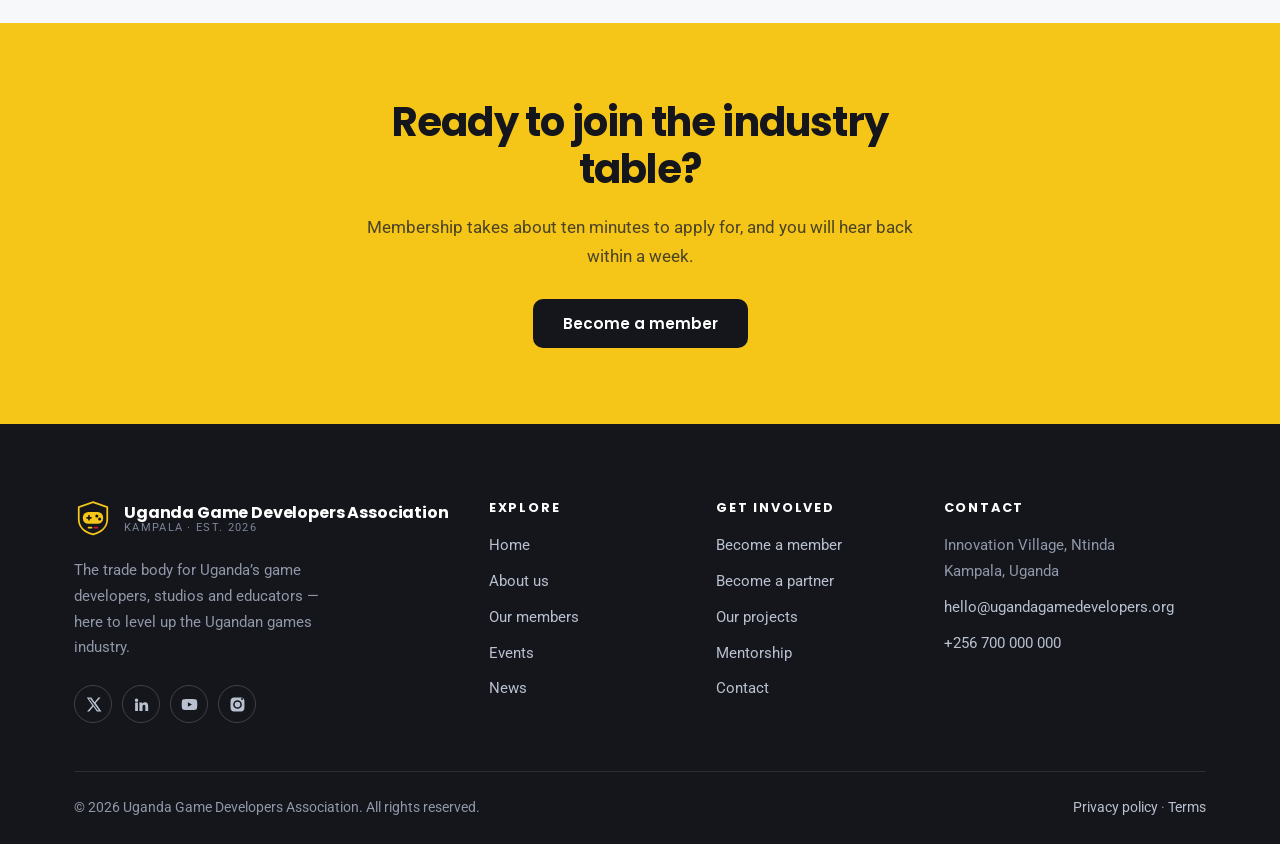
==== commit 3439fb24: "Rename to Uganda Game Developers Association The organisation is the Uganda Game Developers Associat" ====
--- a/about.html
+++ b/about.html
@@ -3,14 +3,14 @@
 <head>
   <meta charset="utf-8">
   <meta name="viewport" content="width=device-width, initial-scale=1">
-  <title>About us — Uganda Games Association</title>
-  <meta name="description" content="Who we are, how we are organised, and what the Uganda Games Association exists to do.">
-  <link rel="canonical" href="https://ugandagamesassociation.org/about.html">
+  <title>About us — Uganda Game Developers Association</title>
+  <meta name="description" content="Who we are, how we are organised, and what the Uganda Game Developers Association exists to do.">
+  <link rel="canonical" href="https://ugandagamedevelopers.org/about.html">
 
   <meta property="og:type" content="website">
-  <meta property="og:site_name" content="Uganda Games Association">
-  <meta property="og:title" content="About us — Uganda Games Association">
-  <meta property="og:description" content="Who we are, how we are organised, and what the Uganda Games Association exists to do.">
+  <meta property="og:site_name" content="Uganda Game Developers Association">
+  <meta property="og:title" content="About us — Uganda Game Developers Association">
+  <meta property="og:description" content="Who we are, how we are organised, and what the Uganda Game Developers Association exists to do.">
   <meta name="twitter:card" content="summary_large_image">
 
   <link rel="icon" href="assets/favicon.svg" type="image/svg+xml">
@@ -27,7 +27,7 @@
     <a class="brand" href="index.html">
       <img class="brand__mark" src="assets/logo.svg" alt="" width="38" height="38">
       <span class="brand__text">
-        <span class="brand__name">Uganda Games Association</span>
+        <span class="brand__name">Uganda Game Developers Association</span>
         <span class="brand__sub">Kampala &middot; Est. 2026</span>
       </span>
     </a>
@@ -53,7 +53,7 @@
   <section class="page-hero">
     <div class="wrap">
       <p class="breadcrumb">About</p>
-      <h1>About the UGA</h1>
+      <h1>About the UGDA</h1>
       <p>The national trade body for everyone making games in Uganda &mdash; founded in 2026 by studios who were tired of working alone.</p>
     </div>
   </section>
@@ -70,7 +70,7 @@
           those pieces together.
         </p>
         <p>
-          The Uganda Games Association was founded in 2026 by a group of studio leads,
+          The Uganda Game Developers Association was founded in 2026 by a group of studio leads,
           educators and freelancers who kept meeting the same problem: no shared voice
           with government, no reliable data on the sector&rsquo;s size, and no obvious path
           for a talented graduate to enter the industry.
@@ -148,7 +148,7 @@
       </div>
       <div class="reveal">
         <div class="faq">
-          <button class="faq__q" type="button" aria-expanded="true">Who can join the UGA?</button>
+          <button class="faq__q" type="button" aria-expanded="true">Who can join the UGDA?</button>
           <div class="faq__a"><p>Any company or individual making games in Uganda, or making games from abroad with a Ugandan team. Students and solo developers join through the Students &amp; Indies division at a reduced rate.</p></div>
         </div>
         <div class="faq">
@@ -186,22 +186,22 @@
         <a class="brand" href="index.html">
           <img class="brand__mark" src="assets/logo.svg" alt="" width="38" height="38">
           <span class="brand__text">
-            <span class="brand__name">Uganda Games Association</span>
+            <span class="brand__name">Uganda Game Developers Association</span>
             <span class="brand__sub">Kampala &middot; Est. 2026</span>
           </span>
         </a>
         <p>The trade body for Uganda&rsquo;s game developers, studios and educators &mdash; here to level up the Ugandan games industry.</p>
         <div class="socials">
-          <a href="#" aria-label="UGA on X">
+          <a href="#" aria-label="UGDA on X">
             <svg viewBox="0 0 24 24" fill="#b9c0cf"><path d="M18.9 2H22l-7 8 8.2 12h-6.4l-5-7.3L6 22H2.9l7.5-8.6L2.5 2H9l4.5 6.7L18.9 2Zm-1.1 18h1.7L7.3 3.8H5.5L17.8 20Z"/></svg>
           </a>
-          <a href="#" aria-label="UGA on LinkedIn">
+          <a href="#" aria-label="UGDA on LinkedIn">
             <svg viewBox="0 0 24 24" fill="#b9c0cf"><path d="M4.98 3.5a2.5 2.5 0 1 1 0 5 2.5 2.5 0 0 1 0-5ZM3 9h4v12H3V9Zm6 0h3.8v1.7h.05c.53-1 1.83-2.05 3.77-2.05 4.03 0 4.78 2.65 4.78 6.1V21h-4v-5.5c0-1.3-.03-3-1.83-3-1.83 0-2.11 1.43-2.11 2.9V21H9V9Z"/></svg>
           </a>
-          <a href="#" aria-label="UGA on YouTube">
+          <a href="#" aria-label="UGDA on YouTube">
             <svg viewBox="0 0 24 24" fill="#b9c0cf"><path d="M23 12s0-3.6-.46-5.32a2.77 2.77 0 0 0-1.95-1.96C18.87 4.25 12 4.25 12 4.25s-6.87 0-8.59.47a2.77 2.77 0 0 0-1.95 1.96C1 8.4 1 12 1 12s0 3.6.46 5.32a2.77 2.77 0 0 0 1.95 1.96c1.72.47 8.59.47 8.59.47s6.87 0 8.59-.47a2.77 2.77 0 0 0 1.95-1.96C23 15.6 23 12 23 12ZM9.75 15.27V8.73L15.5 12l-5.75 3.27Z"/></svg>
           </a>
-          <a href="#" aria-label="UGA on Instagram">
+          <a href="#" aria-label="UGDA on Instagram">
             <svg viewBox="0 0 24 24" fill="#b9c0cf"><path d="M12 2.16c3.2 0 3.58.01 4.85.07 3.25.15 4.77 1.69 4.92 4.92.06 1.27.07 1.65.07 4.85s-.01 3.58-.07 4.85c-.15 3.23-1.66 4.77-4.92 4.92-1.27.06-1.65.07-4.85.07s-3.58-.01-4.85-.07c-3.26-.15-4.77-1.7-4.92-4.92C2.17 15.58 2.16 15.2 2.16 12s.01-3.58.07-4.85c.15-3.23 1.66-4.77 4.92-4.92C8.42 2.17 8.8 2.16 12 2.16Zm0 3.68a6.16 6.16 0 1 0 0 12.32 6.16 6.16 0 0 0 0-12.32Zm0 10.16a4 4 0 1 1 0-8 4 4 0 0 1 0 8Zm6.4-10.4a1.44 1.44 0 1 0 0-2.88 1.44 1.44 0 0 0 0 2.88Z"/></svg>
           </a>
         </div>
@@ -233,14 +233,14 @@
         <h4>Contact</h4>
         <ul>
           <li>Innovation Village, Ntinda<br>Kampala, Uganda</li>
-          <li><a href="mailto:hello@ugandagamesassociation.org">hello@ugandagamesassociation.org</a></li>
+          <li><a href="mailto:hello@ugandagamedevelopers.org">hello@ugandagamedevelopers.org</a></li>
           <li><a href="tel:+256700000000">+256 700 000 000</a></li>
         </ul>
       </div>
     </div>
 
     <div class="footer-bottom">
-      <span>&copy; <span data-year>2026</span> Uganda Games Association. All rights reserved.</span>
+      <span>&copy; <span data-year>2026</span> Uganda Game Developers Association. All rights reserved.</span>
       <span><a href="#">Privacy policy</a> &middot; <a href="#">Terms</a></span>
     </div>
   </div>
--- a/css/styles.css
+++ b/css/styles.css
@@ -1,5 +1,5 @@
 /* ==========================================================================
-   Uganda Games Association — design system
+   Uganda Game Developers Association — design system
    Palette derives from the national flag: black, gold, red.
    ========================================================================== */
 
@@ -175,9 +175,9 @@
   min-height: var(--header-h);
 }
 
-.brand { display: flex; align-items: center; gap: 12px; flex-shrink: 0; }
+.brand { display: flex; align-items: center; gap: 12px; min-width: 0; }
 .brand__mark { width: 38px; height: 38px; flex-shrink: 0; }
-.brand__text { display: flex; flex-direction: column; line-height: 1.1; }
+.brand__text { display: flex; flex-direction: column; line-height: 1.1; min-width: 0; }
 .brand__name {
   font-family: var(--font-head);
   font-weight: 700;
@@ -727,7 +727,9 @@
   .stats { grid-template-columns: repeat(2, 1fr); }
 }
 
-@media (max-width: 860px) {
+/* The wordmark is long, so the horizontal nav runs out of room well above the
+   layout breakpoint. Collapse the nav on its own, earlier. */
+@media (max-width: 1040px) {
   .nav-toggle { display: flex; }
   .nav {
     display: none;
@@ -745,8 +747,9 @@
   .nav__link { padding: 13px 12px; font-size: 1rem; }
   .nav__cta { margin: 12px 0 0; }
   .nav__cta .btn { width: 100%; }
-  .site-header { position: relative; }
-
+}
+
+@media (max-width: 860px) {
   .grid--3, .grid--2 { grid-template-columns: 1fr; }
   .split { grid-template-columns: 1fr; }
   .form-grid { grid-template-columns: 1fr; }
@@ -757,6 +760,8 @@
 
 @media (max-width: 560px) {
   body { font-size: 16px; }
+  .brand__name { font-size: .92rem; }
+  .brand__sub { font-size: .62rem; }
   .grid--4, .stats { grid-template-columns: 1fr; }
   .footer-grid { grid-template-columns: 1fr; }
   .newsletter__form { flex-direction: column; }
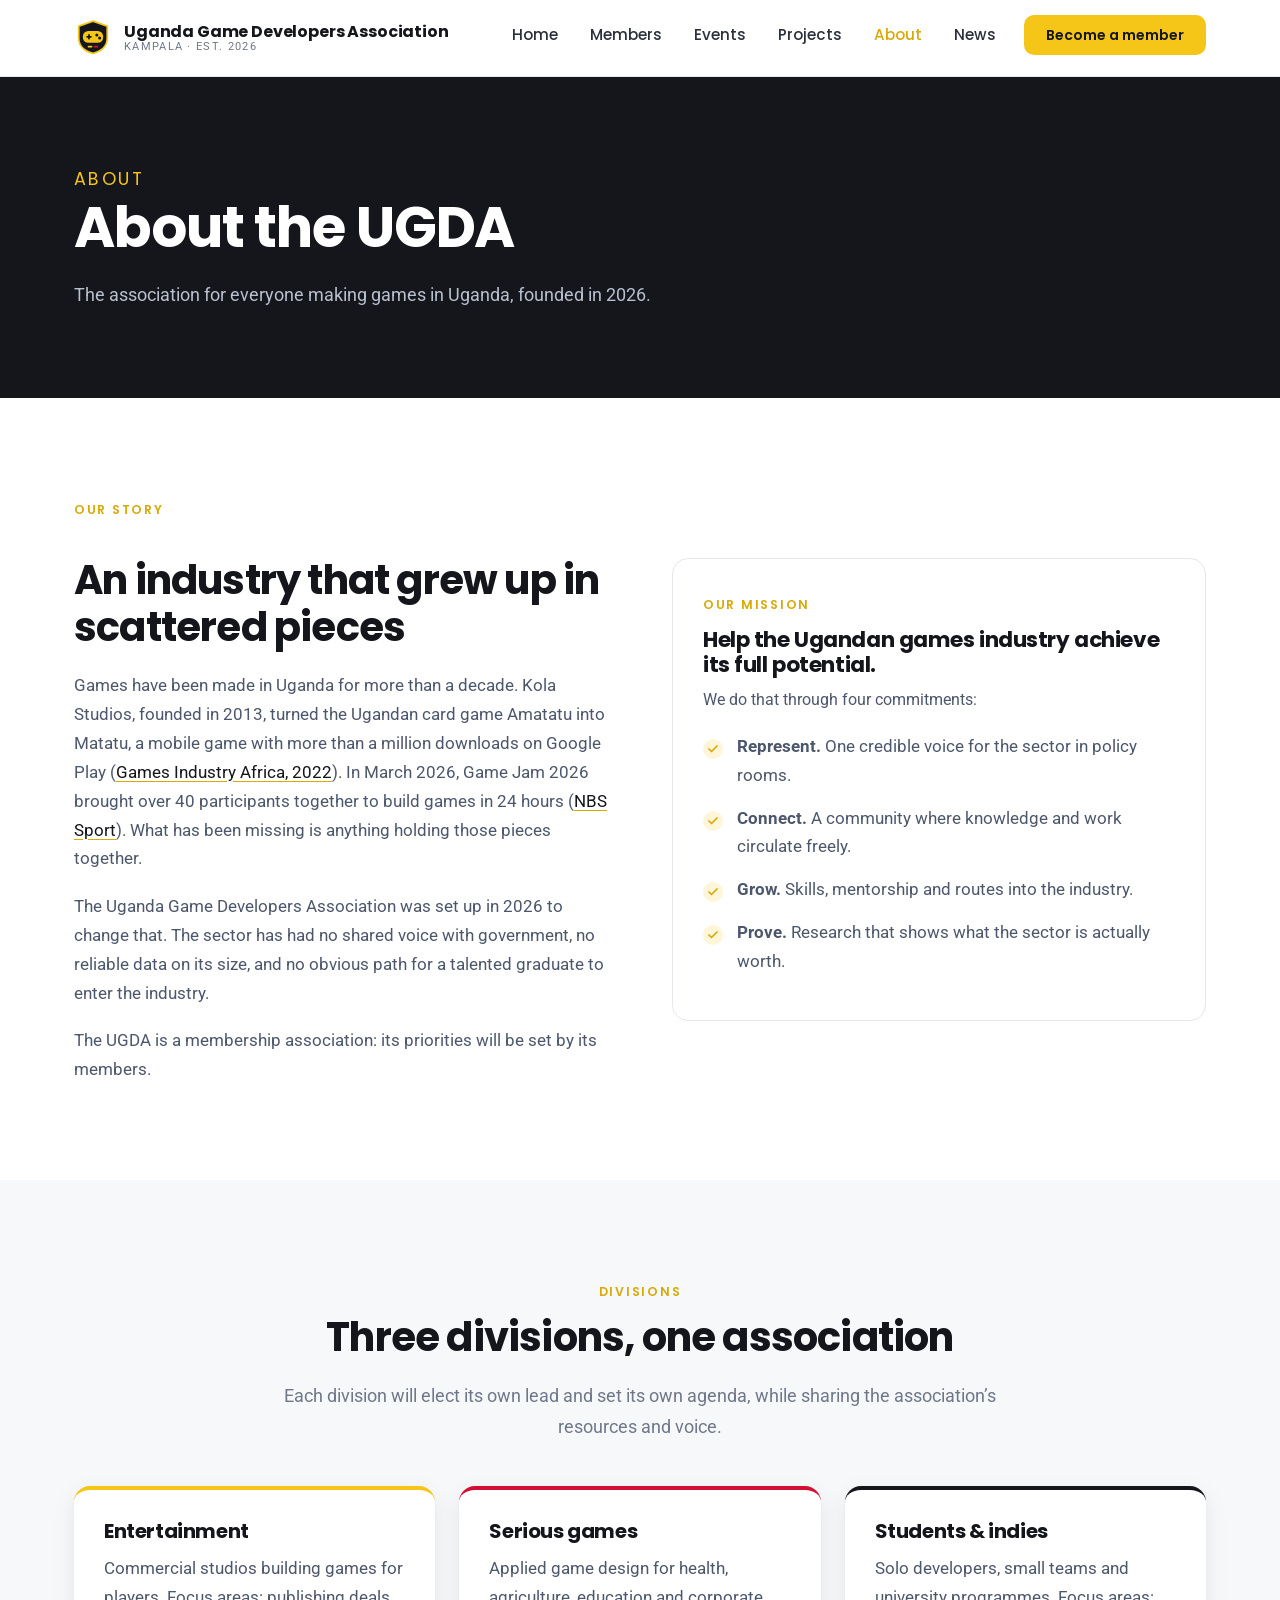
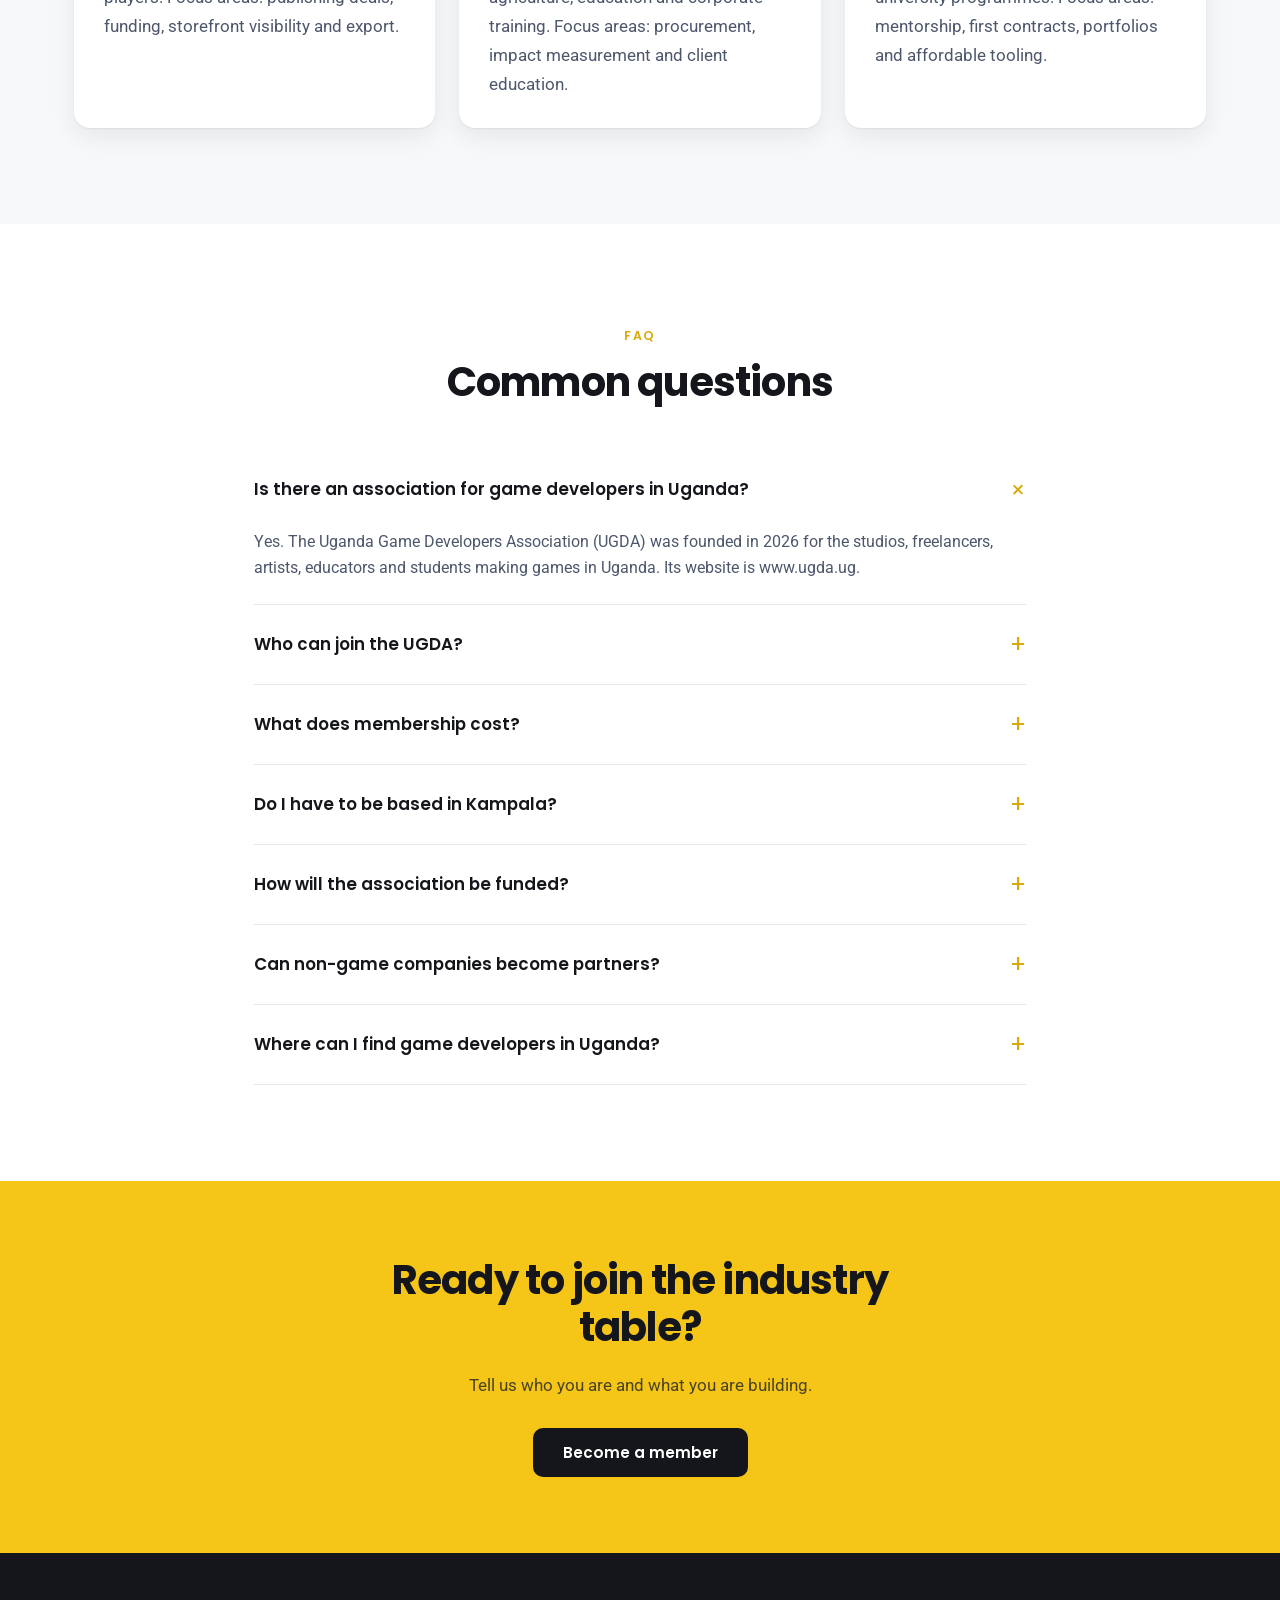
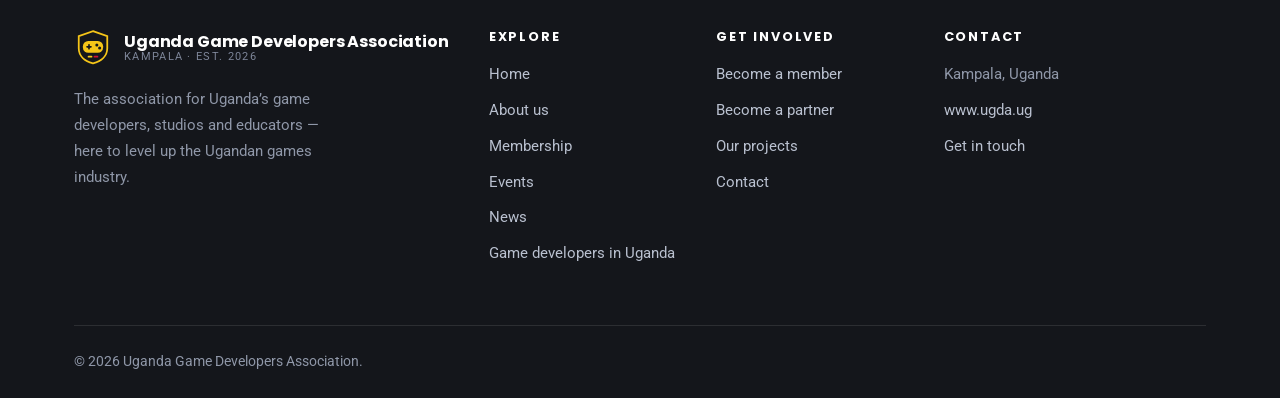
==== commit c700dddf: "SEO for www.ugda.ug and remove invented content Search engines could not index the site: every canon" ====
--- a/about.html
+++ b/about.html
@@ -3,28 +3,124 @@
 <head>
   <meta charset="utf-8">
   <meta name="viewport" content="width=device-width, initial-scale=1">
-  <title>About us — Uganda Game Developers Association</title>
-  <meta name="description" content="Who we are, how we are organised, and what the Uganda Game Developers Association exists to do.">
-  <link rel="canonical" href="https://ugandagamedevelopers.org/about.html">
+  <title>About the UGDA — Uganda Game Developers Association</title>
+  <meta name="description" content="Who the Uganda Game Developers Association is, why it was set up in 2026, how it is organised, and answers to common questions about joining.">
+  <link rel="canonical" href="https://www.ugda.ug/about.html">
+  <meta name="robots" content="index, follow, max-image-preview:large, max-snippet:-1">
 
   <meta property="og:type" content="website">
   <meta property="og:site_name" content="Uganda Game Developers Association">
-  <meta property="og:title" content="About us — Uganda Game Developers Association">
-  <meta property="og:description" content="Who we are, how we are organised, and what the Uganda Game Developers Association exists to do.">
+  <meta property="og:url" content="https://www.ugda.ug/about.html">
+  <meta property="og:title" content="About the UGDA — Uganda Game Developers Association">
+  <meta property="og:description" content="Who the Uganda Game Developers Association is, why it was set up in 2026, how it is organised, and answers to common questions about joining.">
+  <meta property="og:image" content="https://www.ugda.ug/assets/og-image.png">
+  <meta property="og:image:width" content="1200">
+  <meta property="og:image:height" content="630">
+  <meta property="og:image:alt" content="Uganda Game Developers Association (UGDA), www.ugda.ug">
   <meta name="twitter:card" content="summary_large_image">
 
   <link rel="icon" href="assets/favicon.svg" type="image/svg+xml">
+  <link rel="apple-touch-icon" href="assets/apple-touch-icon.png">
   <link rel="preconnect" href="https://fonts.googleapis.com">
   <link rel="preconnect" href="https://fonts.gstatic.com" crossorigin>
   <link href="https://fonts.googleapis.com/css2?family=Poppins:wght@500;600;700&family=Roboto:wght@400;500&display=swap" rel="stylesheet">
   <link rel="stylesheet" href="css/styles.css">
   <script>document.documentElement.className += ' js';</script>
+  <script type="application/ld+json">
+{
+  "@context": "https://schema.org",
+  "@graph": [
+    {
+      "@type": "FAQPage",
+      "mainEntity": [
+        {
+          "@type": "Question",
+          "name": "Is there an association for game developers in Uganda?",
+          "acceptedAnswer": {
+            "@type": "Answer",
+            "text": "Yes. The Uganda Game Developers Association (UGDA) was founded in 2026 for the studios, freelancers, artists, educators and students making games in Uganda. Its website is www.ugda.ug."
+          }
+        },
+        {
+          "@type": "Question",
+          "name": "Who can join the UGDA?",
+          "acceptedAnswer": {
+            "@type": "Answer",
+            "text": "Any company or individual making games in Uganda, or making games from abroad with a Ugandan team. Students and solo developers join through the Students & Indies division at a reduced rate."
+          }
+        },
+        {
+          "@type": "Question",
+          "name": "What does membership cost?",
+          "acceptedAnswer": {
+            "@type": "Answer",
+            "text": "Fees will be banded by organisation size, with the student and solo band kept nominal. The first bands will be published on the membership page. No application will be refused on cost alone; talk to us."
+          }
+        },
+        {
+          "@type": "Question",
+          "name": "Do I have to be based in Kampala?",
+          "acceptedAnswer": {
+            "@type": "Answer",
+            "text": "No. Growing the industry beyond Kampala is an explicit goal. We plan to set up regional chapters and to stream or repeat events outside the capital."
+          }
+        },
+        {
+          "@type": "Question",
+          "name": "How will the association be funded?",
+          "acceptedAnswer": {
+            "@type": "Answer",
+            "text": "Through member subscriptions, partner contributions and project-specific grants."
+          }
+        },
+        {
+          "@type": "Question",
+          "name": "Can non-game companies become partners?",
+          "acceptedAnswer": {
+            "@type": "Answer",
+            "text": "Yes. Partnership is open to telecoms, banks, universities, hardware suppliers and public bodies. Partnership is distinct from membership and does not carry a vote."
+          }
+        },
+        {
+          "@type": "Question",
+          "name": "Where can I find game developers in Uganda?",
+          "acceptedAnswer": {
+            "@type": "Answer",
+            "text": "Our guide to game developers in Uganda lists studios, teams and events from public reporting, with sources."
+          }
+        }
+      ]
+    },
+    {
+      "@type": "WebPage",
+      "@id": "https://www.ugda.ug/about.html#webpage",
+      "url": "https://www.ugda.ug/about.html",
+      "name": "About the UGDA — Uganda Game Developers Association",
+      "description": "Who the Uganda Game Developers Association is, why it was set up in 2026, how it is organised, and answers to common questions about joining.",
+      "isPartOf": {
+        "@id": "https://www.ugda.ug/#website"
+      },
+      "about": {
+        "@id": "https://www.ugda.ug/#organization"
+      },
+      "inLanguage": "en",
+      "dateModified": "2026-11-12"
+    },
+    {
+      "@type": "Organization",
+      "@id": "https://www.ugda.ug/#organization",
+      "name": "Uganda Game Developers Association",
+      "url": "https://www.ugda.ug/"
+    }
+  ]
+}
+  </script>
 </head>
 <body>
 <a class="skip-link" href="#main">Skip to content</a>
 <header class="site-header">
   <div class="wrap site-header__inner">
-    <a class="brand" href="index.html">
+    <a class="brand" href="./">
       <img class="brand__mark" src="assets/logo.svg" alt="" width="38" height="38">
       <span class="brand__text">
         <span class="brand__name">Uganda Game Developers Association</span>
@@ -38,7 +134,7 @@
 
     <nav class="nav" id="primary-nav" aria-label="Primary">
       <ul class="nav__list">
-        <li><a class="nav__link" href="index.html">Home</a></li>
+        <li><a class="nav__link" href="./">Home</a></li>
         <li><a class="nav__link" href="members.html">Members</a></li>
         <li><a class="nav__link" href="events.html">Events</a></li>
         <li><a class="nav__link" href="projects.html">Projects</a></li>
@@ -54,31 +150,30 @@
     <div class="wrap">
       <p class="breadcrumb">About</p>
       <h1>About the UGDA</h1>
-      <p>The national trade body for everyone making games in Uganda &mdash; founded in 2026 by studios who were tired of working alone.</p>
+      <p>The association for everyone making games in Uganda, founded in 2026.</p>
     </div>
   </section>
 
   <section class="section">
     <div class="wrap split">
-      <div class="reveal">
+      <div class="reveal prose">
         <span class="eyebrow">Our story</span>
         <h2>An industry that grew up in scattered pieces</h2>
         <p>
-          Games have been made in Uganda for well over a decade &mdash; mobile titles built
-          in Kampala bedrooms, training simulations commissioned by NGOs, university
-          projects that never found a publisher. What was missing was anything holding
-          those pieces together.
+          Games have been made in Uganda for more than a decade. Kola Studios, founded in 2013,
+          turned the Ugandan card game Amatatu into Matatu, a mobile game with more than a million
+          downloads on Google Play (<a href="https://gamesindustryafrica.com/2022/05/16/kola-studios-game-hits-1-million-downloads/" rel="noopener" target="_blank">Games Industry Africa, 2022</a>).
+          In March 2026, Game Jam 2026 brought over 40 participants together to build games in
+          24 hours (<a href="https://nbssport.co.ug/2026/03/27/from-game-jam-to-game-plus-how-ugandas-developers-are-building-the-future-of-gaming/" rel="noopener" target="_blank">NBS Sport</a>). What has been missing is
+          anything holding those pieces together.
         </p>
         <p>
-          The Uganda Game Developers Association was founded in 2026 by a group of studio leads,
-          educators and freelancers who kept meeting the same problem: no shared voice
-          with government, no reliable data on the sector&rsquo;s size, and no obvious path
+          The Uganda Game Developers Association was set up in 2026 to change that. The sector has
+          had no shared voice with government, no reliable data on its size, and no obvious path
           for a talented graduate to enter the industry.
         </p>
         <p>
-          We are a non-profit membership organisation. Our funding comes from member
-          subscriptions, partner contributions and project grants, and our priorities
-          are set by the members themselves.
+          The UGDA is a membership association: its priorities will be set by its members.
         </p>
       </div>
       <div class="reveal">
@@ -102,7 +197,7 @@
       <div class="section-head section-head--center reveal">
         <span class="eyebrow">Divisions</span>
         <h2>Three divisions, one association</h2>
-        <p class="lead">Each division elects its own lead and sets its own agenda, while sharing the association&rsquo;s resources and voice.</p>
+        <p class="lead">Each division will elect its own lead and set its own agenda, while sharing the association&rsquo;s resources and voice.</p>
       </div>
       <div class="grid grid--3">
         <div class="division reveal">
@@ -122,25 +217,6 @@
   </section>
 
   <section class="section">
-    <div class="wrap">
-      <div class="section-head section-head--center reveal">
-        <span class="eyebrow">The team</span>
-        <h2>Who runs the association</h2>
-        <p class="lead">A small secretariat, backed by an elected board drawn from the membership.</p>
-      </div>
-      <div class="grid grid--4">
-        <div class="person reveal"><div class="person__avatar">DN</div><h3>Board Chair</h3><p>Elected annually by the full membership</p></div>
-        <div class="person reveal"><div class="person__avatar">MG</div><h3>Managing Director</h3><p>Day-to-day operations and partnerships</p></div>
-        <div class="person reveal"><div class="person__avatar">CL</div><h3>Community Lead</h3><p>Events, meetups and the members&rsquo; directory</p></div>
-        <div class="person reveal"><div class="person__avatar">PR</div><h3>Policy &amp; Research</h3><p>The Uganda Games Monitor and advocacy work</p></div>
-      </div>
-      <p style="text-align:center;margin-top:36px;color:var(--muted);font-size:.92rem">
-        Board seats are open to any full member. Elections are held each January.
-      </p>
-    </div>
-  </section>
-
-  <section class="section section--paper">
     <div class="wrap" style="max-width:820px">
       <div class="section-head section-head--center reveal">
         <span class="eyebrow">FAQ</span>
@@ -148,24 +224,32 @@
       </div>
       <div class="reveal">
         <div class="faq">
-          <button class="faq__q" type="button" aria-expanded="true">Who can join the UGDA?</button>
+          <button class="faq__q" type="button" aria-expanded="true">Is there an association for game developers in Uganda?</button>
+          <div class="faq__a"><p>Yes. The Uganda Game Developers Association (UGDA) was founded in 2026 for the studios, freelancers, artists, educators and students making games in Uganda. Its website is www.ugda.ug.</p></div>
+        </div>
+        <div class="faq">
+          <button class="faq__q" type="button" aria-expanded="false">Who can join the UGDA?</button>
           <div class="faq__a"><p>Any company or individual making games in Uganda, or making games from abroad with a Ugandan team. Students and solo developers join through the Students &amp; Indies division at a reduced rate.</p></div>
         </div>
         <div class="faq">
           <button class="faq__q" type="button" aria-expanded="false">What does membership cost?</button>
-          <div class="faq__a"><p>Fees are banded by organisation size, with the student and solo band deliberately kept nominal. Current bands are listed on the membership page &mdash; and no application is refused on cost alone; talk to us.</p></div>
+          <div class="faq__a"><p>Fees will be banded by organisation size, with the student and solo band kept nominal. The first bands will be published on the membership page. No application will be refused on cost alone; talk to us.</p></div>
         </div>
         <div class="faq">
           <button class="faq__q" type="button" aria-expanded="false">Do I have to be based in Kampala?</button>
-          <div class="faq__a"><p>No. We run regional chapters and most events are streamed or repeated outside the capital. Growing the industry beyond Kampala is an explicit goal, not an afterthought.</p></div>
-        </div>
-        <div class="faq">
-          <button class="faq__q" type="button" aria-expanded="false">How is the association funded?</button>
-          <div class="faq__a"><p>Member subscriptions, partner contributions and project-specific grants. We publish an annual financial summary to members.</p></div>
+          <div class="faq__a"><p>No. Growing the industry beyond Kampala is an explicit goal. We plan to set up regional chapters and to stream or repeat events outside the capital.</p></div>
+        </div>
+        <div class="faq">
+          <button class="faq__q" type="button" aria-expanded="false">How will the association be funded?</button>
+          <div class="faq__a"><p>Through member subscriptions, partner contributions and project-specific grants.</p></div>
         </div>
         <div class="faq">
           <button class="faq__q" type="button" aria-expanded="false">Can non-game companies become partners?</button>
-          <div class="faq__a"><p>Yes. Telecoms, banks, universities, hardware suppliers and public bodies all partner with us. Partnership is distinct from membership and does not carry a vote.</p></div>
+          <div class="faq__a"><p>Yes. Partnership is open to telecoms, banks, universities, hardware suppliers and public bodies. Partnership is distinct from membership and does not carry a vote.</p></div>
+        </div>
+        <div class="faq">
+          <button class="faq__q" type="button" aria-expanded="false">Where can I find game developers in Uganda?</button>
+          <div class="faq__a"><p>Our guide to <a href="game-developers-in-uganda.html">game developers in Uganda</a> lists studios, teams and events from public reporting, with sources.</p></div>
         </div>
       </div>
     </div>
@@ -174,7 +258,7 @@
   <section class="cta-band">
     <div class="wrap">
       <h2>Ready to join the industry table?</h2>
-      <p>Membership takes about ten minutes to apply for, and you will hear back within a week.</p>
+      <p>Tell us who you are and what you are building.</p>
       <a class="btn btn--primary" href="contact.html">Become a member</a>
     </div>
   </section>
@@ -183,38 +267,25 @@
   <div class="wrap">
     <div class="footer-grid">
       <div class="footer-about">
-        <a class="brand" href="index.html">
+        <a class="brand" href="./">
           <img class="brand__mark" src="assets/logo.svg" alt="" width="38" height="38">
           <span class="brand__text">
             <span class="brand__name">Uganda Game Developers Association</span>
             <span class="brand__sub">Kampala &middot; Est. 2026</span>
           </span>
         </a>
-        <p>The trade body for Uganda&rsquo;s game developers, studios and educators &mdash; here to level up the Ugandan games industry.</p>
-        <div class="socials">
-          <a href="#" aria-label="UGDA on X">
-            <svg viewBox="0 0 24 24" fill="#b9c0cf"><path d="M18.9 2H22l-7 8 8.2 12h-6.4l-5-7.3L6 22H2.9l7.5-8.6L2.5 2H9l4.5 6.7L18.9 2Zm-1.1 18h1.7L7.3 3.8H5.5L17.8 20Z"/></svg>
-          </a>
-          <a href="#" aria-label="UGDA on LinkedIn">
-            <svg viewBox="0 0 24 24" fill="#b9c0cf"><path d="M4.98 3.5a2.5 2.5 0 1 1 0 5 2.5 2.5 0 0 1 0-5ZM3 9h4v12H3V9Zm6 0h3.8v1.7h.05c.53-1 1.83-2.05 3.77-2.05 4.03 0 4.78 2.65 4.78 6.1V21h-4v-5.5c0-1.3-.03-3-1.83-3-1.83 0-2.11 1.43-2.11 2.9V21H9V9Z"/></svg>
-          </a>
-          <a href="#" aria-label="UGDA on YouTube">
-            <svg viewBox="0 0 24 24" fill="#b9c0cf"><path d="M23 12s0-3.6-.46-5.32a2.77 2.77 0 0 0-1.95-1.96C18.87 4.25 12 4.25 12 4.25s-6.87 0-8.59.47a2.77 2.77 0 0 0-1.95 1.96C1 8.4 1 12 1 12s0 3.6.46 5.32a2.77 2.77 0 0 0 1.95 1.96c1.72.47 8.59.47 8.59.47s6.87 0 8.59-.47a2.77 2.77 0 0 0 1.95-1.96C23 15.6 23 12 23 12ZM9.75 15.27V8.73L15.5 12l-5.75 3.27Z"/></svg>
-          </a>
-          <a href="#" aria-label="UGDA on Instagram">
-            <svg viewBox="0 0 24 24" fill="#b9c0cf"><path d="M12 2.16c3.2 0 3.58.01 4.85.07 3.25.15 4.77 1.69 4.92 4.92.06 1.27.07 1.65.07 4.85s-.01 3.58-.07 4.85c-.15 3.23-1.66 4.77-4.92 4.92-1.27.06-1.65.07-4.85.07s-3.58-.01-4.85-.07c-3.26-.15-4.77-1.7-4.92-4.92C2.17 15.58 2.16 15.2 2.16 12s.01-3.58.07-4.85c.15-3.23 1.66-4.77 4.92-4.92C8.42 2.17 8.8 2.16 12 2.16Zm0 3.68a6.16 6.16 0 1 0 0 12.32 6.16 6.16 0 0 0 0-12.32Zm0 10.16a4 4 0 1 1 0-8 4 4 0 0 1 0 8Zm6.4-10.4a1.44 1.44 0 1 0 0-2.88 1.44 1.44 0 0 0 0 2.88Z"/></svg>
-          </a>
-        </div>
+        <p>The association for Uganda&rsquo;s game developers, studios and educators &mdash; here to level up the Ugandan games industry.</p>
       </div>
 
       <div class="footer-col">
         <h4>Explore</h4>
         <ul>
-          <li><a href="index.html">Home</a></li>
+          <li><a href="./">Home</a></li>
           <li><a href="about.html">About us</a></li>
-          <li><a href="members.html">Our members</a></li>
+          <li><a href="members.html">Membership</a></li>
           <li><a href="events.html">Events</a></li>
           <li><a href="news.html">News</a></li>
+          <li><a href="game-developers-in-uganda.html">Game developers in Uganda</a></li>
         </ul>
       </div>
 
@@ -224,7 +295,6 @@
           <li><a href="contact.html">Become a member</a></li>
           <li><a href="contact.html">Become a partner</a></li>
           <li><a href="projects.html">Our projects</a></li>
-          <li><a href="projects.html">Mentorship</a></li>
           <li><a href="contact.html">Contact</a></li>
         </ul>
       </div>
@@ -232,16 +302,15 @@
       <div class="footer-col">
         <h4>Contact</h4>
         <ul>
-          <li>Innovation Village, Ntinda<br>Kampala, Uganda</li>
-          <li><a href="mailto:hello@ugandagamedevelopers.org">hello@ugandagamedevelopers.org</a></li>
-          <li><a href="tel:+256700000000">+256 700 000 000</a></li>
+          <li>Kampala, Uganda</li>
+          <li><a href="https://www.ugda.ug/">www.ugda.ug</a></li>
+          <li><a href="contact.html">Get in touch</a></li>
         </ul>
       </div>
     </div>
 
     <div class="footer-bottom">
-      <span>&copy; <span data-year>2026</span> Uganda Game Developers Association. All rights reserved.</span>
-      <span><a href="#">Privacy policy</a> &middot; <a href="#">Terms</a></span>
+      <span>&copy; <span data-year>2026</span> Uganda Game Developers Association.</span>
     </div>
   </div>
 </footer>
--- a/css/styles.css
+++ b/css/styles.css
@@ -719,6 +719,25 @@
   transition: top .2s ease;
 }
 .skip-link:focus { top: 0; color: #fff; }
+
+/* --------------------------------------------------------------- prose -- */
+/* Long-form text with inline links and citations (guide page, about story). */
+.prose { max-width: 780px; }
+.wrap.prose { margin-inline: auto; }
+.prose h2 { margin-top: 1.8em; }
+.prose h2:first-of-type { margin-top: .6em; }
+.prose h3 { margin-top: 1.4em; }
+.prose p a, .prose li a, .sources a, .faq__a a {
+  text-decoration: underline;
+  text-decoration-color: var(--gold-dark);
+  text-underline-offset: 3px;
+}
+.cite { font-size: .7em; line-height: 0; margin-left: 1px; }
+.prose .cite a, .cite a { text-decoration: none; color: var(--gold-dark); font-weight: 500; }
+.updated { font-size: .9rem; color: var(--muted); }
+.sources { font-size: .92rem; color: var(--muted); padding-left: 1.4em; }
+.sources li { margin-bottom: .7em; }
+.sources li:target { background: var(--gold-soft); }
 
 /* --------------------------------------------------------- responsive -- */
 @media (max-width: 980px) {
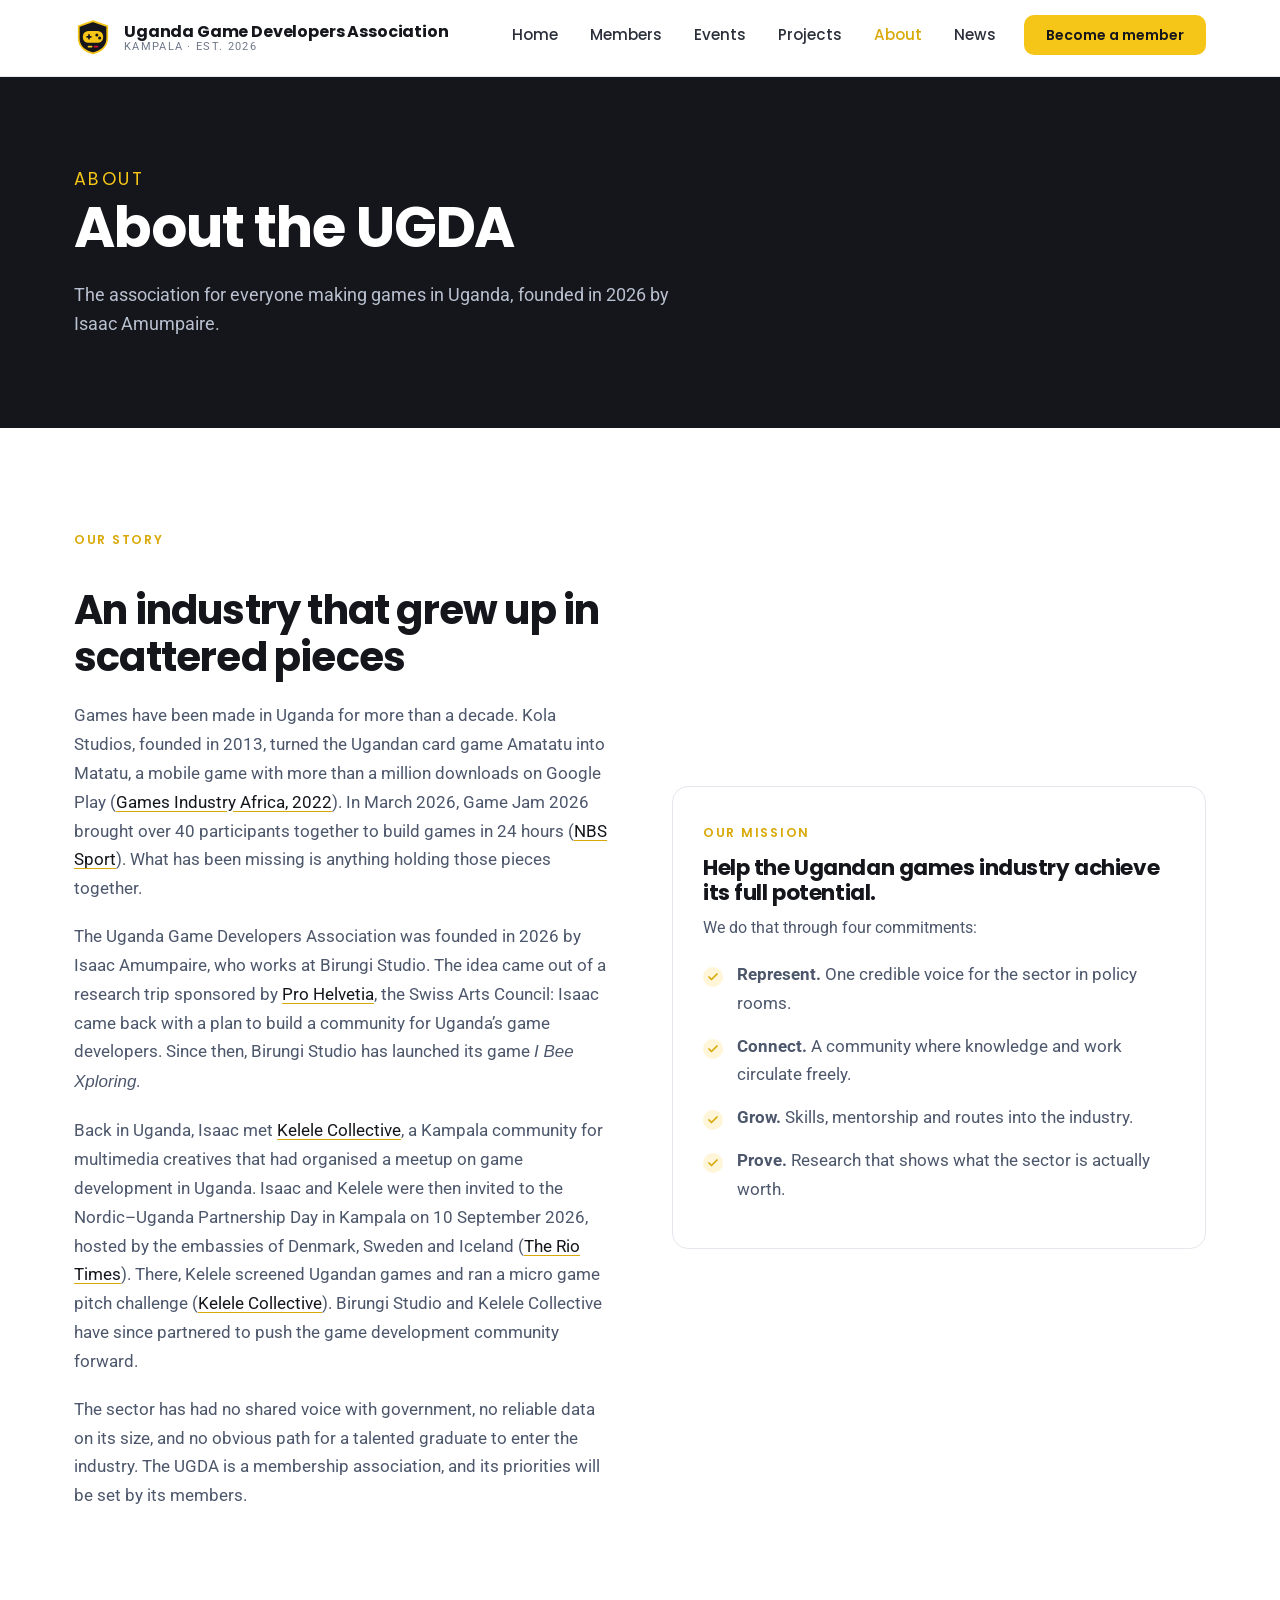
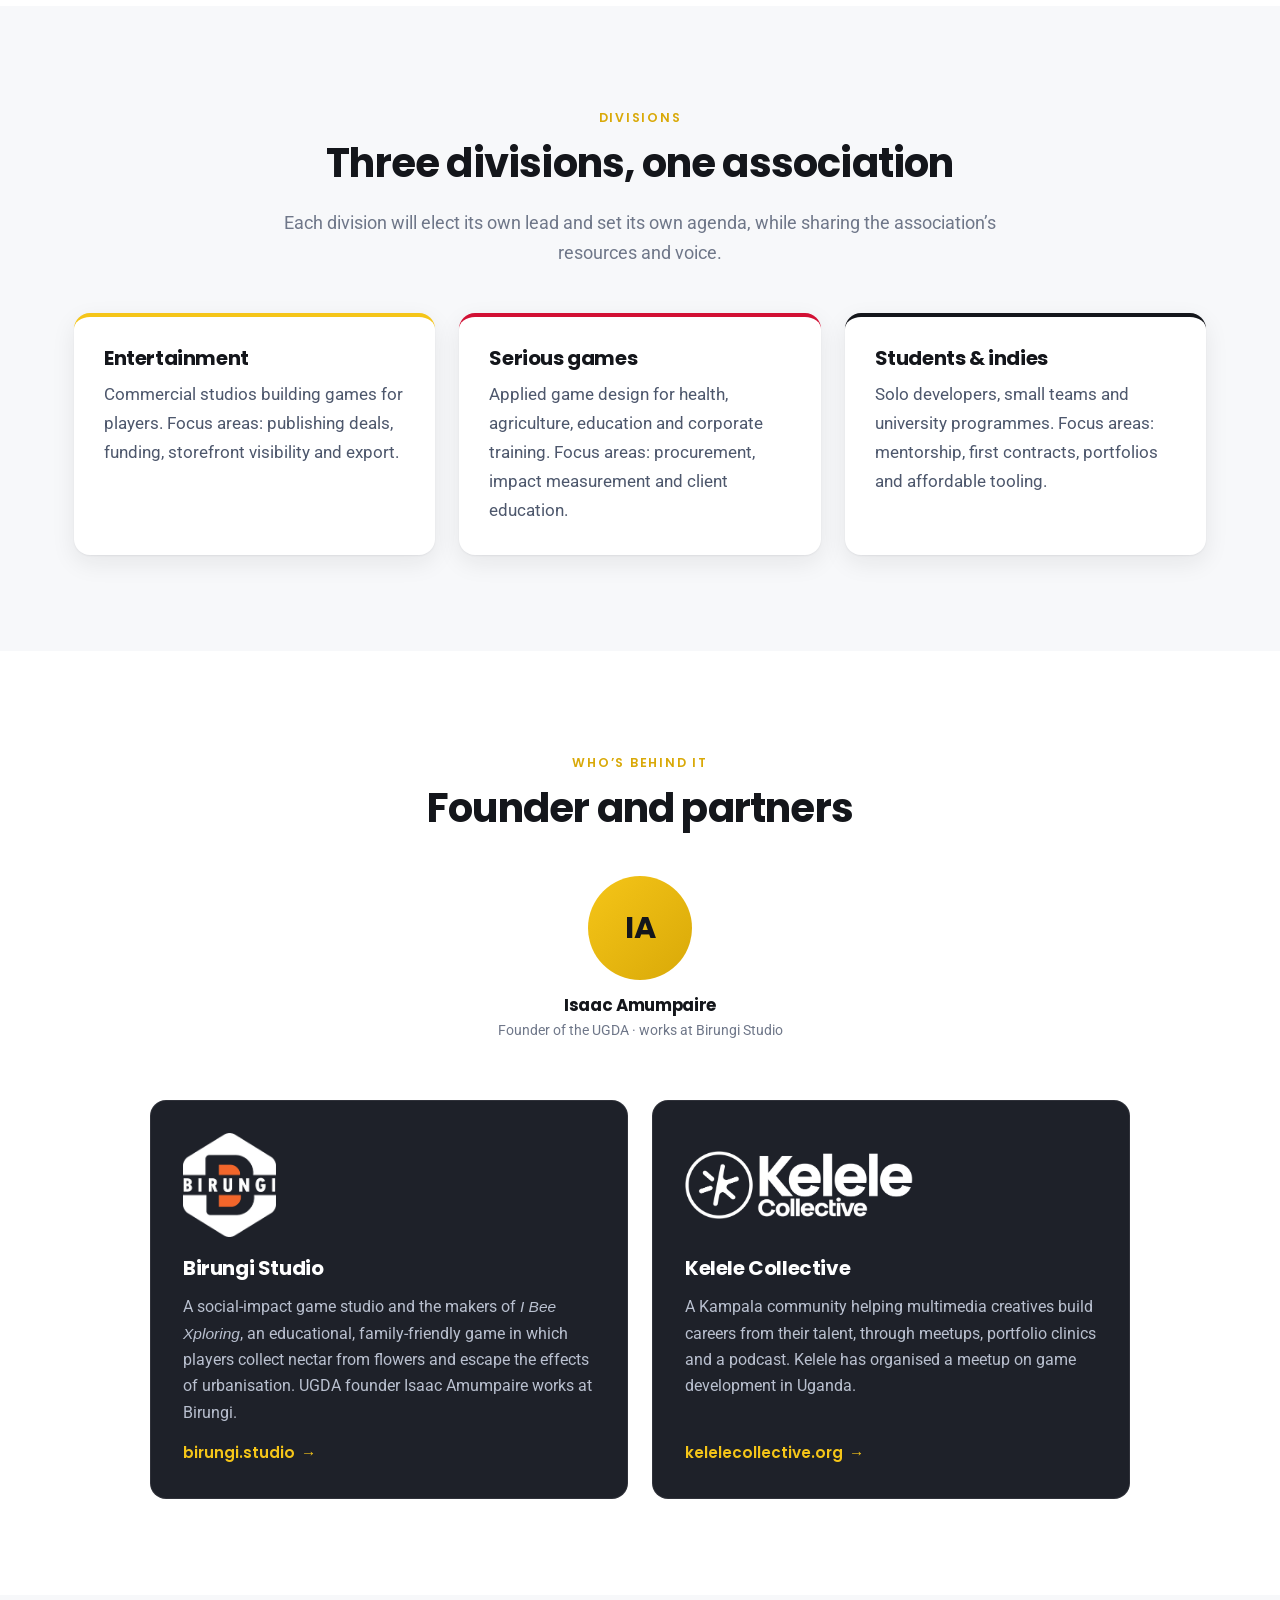
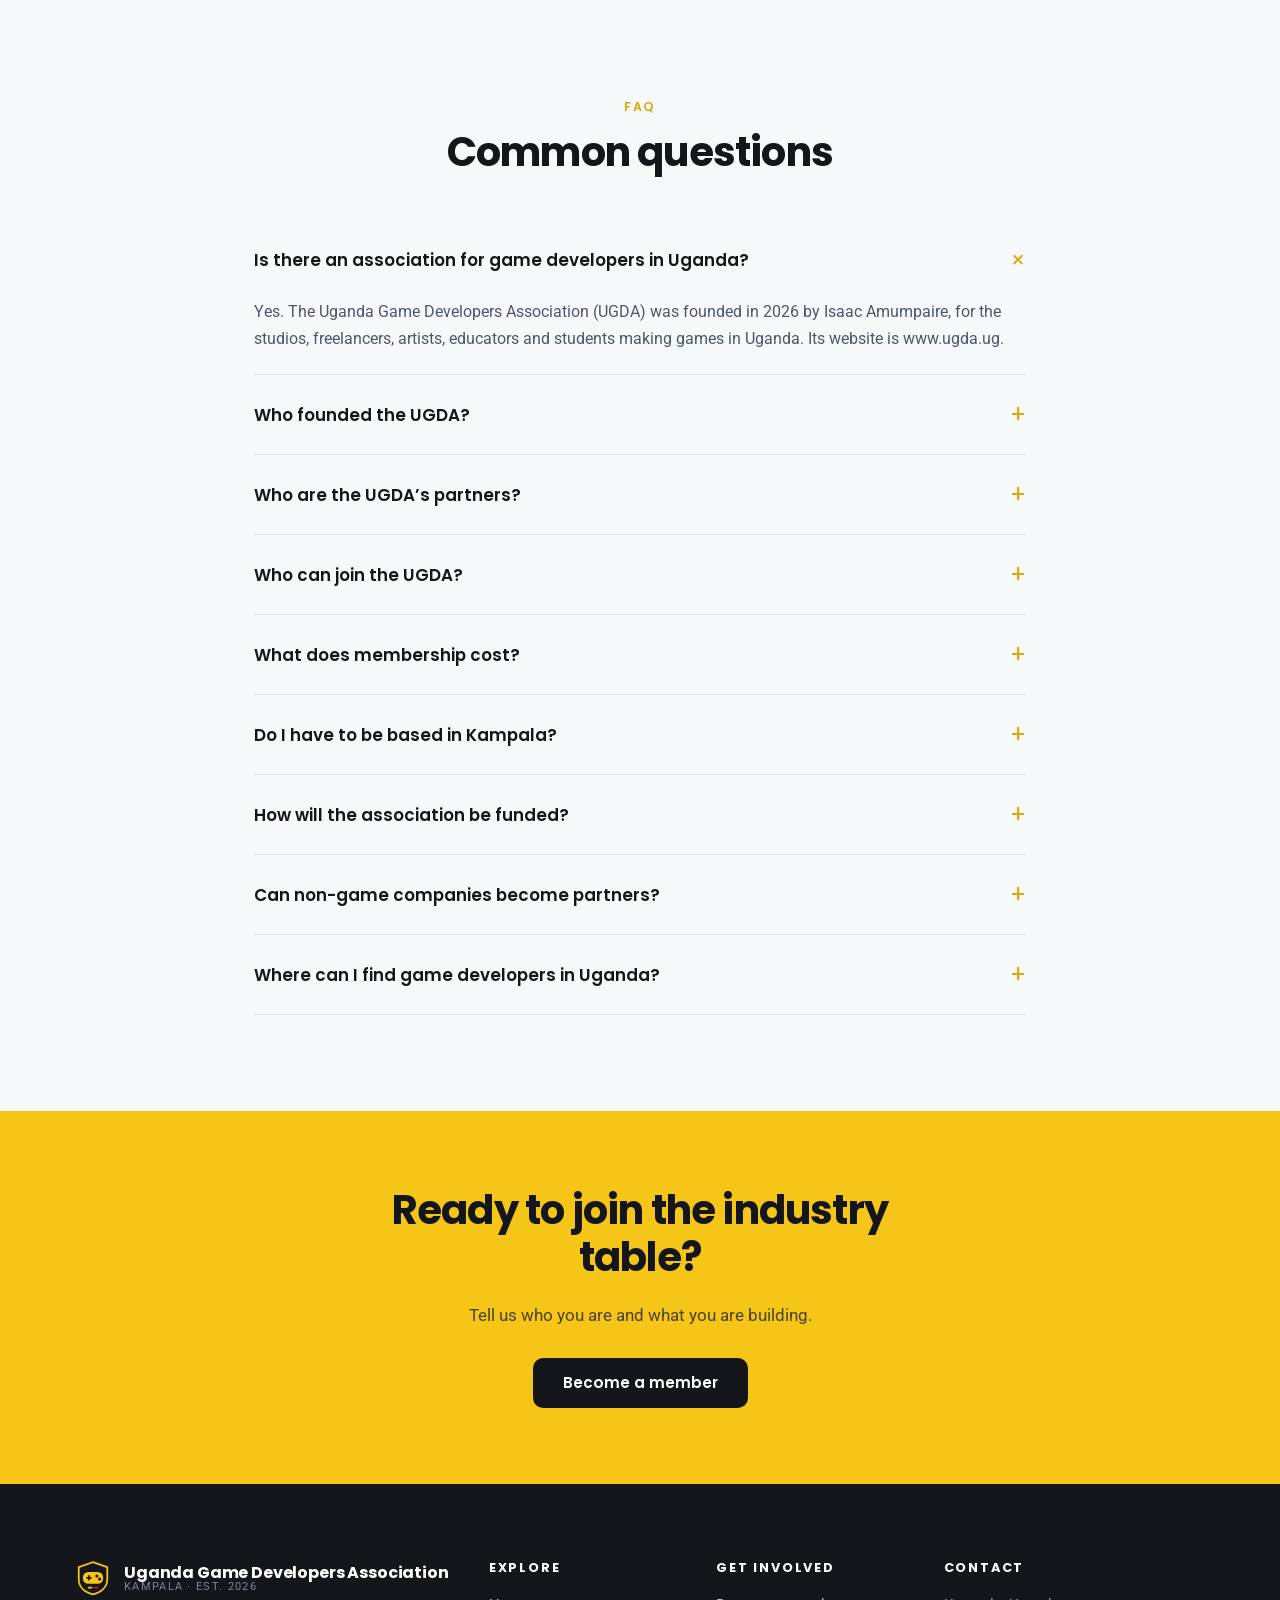
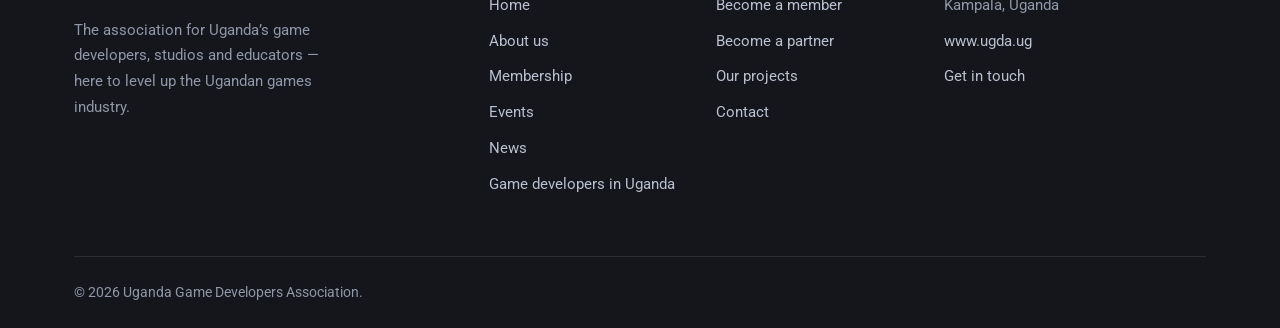
==== commit ea88deb5: "Add the founder, partners and the UGDA's story - About: founding story (Isaac Amumpaire, Pro Helveti" ====
--- a/about.html
+++ b/about.html
@@ -4,7 +4,7 @@
   <meta charset="utf-8">
   <meta name="viewport" content="width=device-width, initial-scale=1">
   <title>About the UGDA — Uganda Game Developers Association</title>
-  <meta name="description" content="Who the Uganda Game Developers Association is, why it was set up in 2026, how it is organised, and answers to common questions about joining.">
+  <meta name="description" content="The Uganda Game Developers Association: founded in 2026 by Isaac Amumpaire, partnered with Birungi Studio and Kelele Collective. Its story, mission, divisions and common questions.">
   <link rel="canonical" href="https://www.ugda.ug/about.html">
   <meta name="robots" content="index, follow, max-image-preview:large, max-snippet:-1">
 
@@ -12,7 +12,7 @@
   <meta property="og:site_name" content="Uganda Game Developers Association">
   <meta property="og:url" content="https://www.ugda.ug/about.html">
   <meta property="og:title" content="About the UGDA — Uganda Game Developers Association">
-  <meta property="og:description" content="Who the Uganda Game Developers Association is, why it was set up in 2026, how it is organised, and answers to common questions about joining.">
+  <meta property="og:description" content="The Uganda Game Developers Association: founded in 2026 by Isaac Amumpaire, partnered with Birungi Studio and Kelele Collective. Its story, mission, divisions and common questions.">
   <meta property="og:image" content="https://www.ugda.ug/assets/og-image.png">
   <meta property="og:image:width" content="1200">
   <meta property="og:image:height" content="630">
@@ -38,7 +38,23 @@
           "name": "Is there an association for game developers in Uganda?",
           "acceptedAnswer": {
             "@type": "Answer",
-            "text": "Yes. The Uganda Game Developers Association (UGDA) was founded in 2026 for the studios, freelancers, artists, educators and students making games in Uganda. Its website is www.ugda.ug."
+            "text": "Yes. The Uganda Game Developers Association (UGDA) was founded in 2026 by Isaac Amumpaire, for the studios, freelancers, artists, educators and students making games in Uganda. Its website is www.ugda.ug."
+          }
+        },
+        {
+          "@type": "Question",
+          "name": "Who founded the UGDA?",
+          "acceptedAnswer": {
+            "@type": "Answer",
+            "text": "Isaac Amumpaire, who works at Birungi Studio, founded the UGDA in 2026 after a research trip sponsored by Pro Helvetia, the Swiss Arts Council."
+          }
+        },
+        {
+          "@type": "Question",
+          "name": "Who are the UGDA’s partners?",
+          "acceptedAnswer": {
+            "@type": "Answer",
+            "text": "Birungi Studio, a social-impact game studio and the makers of I Bee Xploring, and Kelele Collective, a Kampala community for multimedia creatives. The two have partnered to grow the game development community in Uganda."
           }
         },
         {
@@ -96,7 +112,7 @@
       "@id": "https://www.ugda.ug/about.html#webpage",
       "url": "https://www.ugda.ug/about.html",
       "name": "About the UGDA — Uganda Game Developers Association",
-      "description": "Who the Uganda Game Developers Association is, why it was set up in 2026, how it is organised, and answers to common questions about joining.",
+      "description": "The Uganda Game Developers Association: founded in 2026 by Isaac Amumpaire, partnered with Birungi Studio and Kelele Collective. Its story, mission, divisions and common questions.",
       "isPartOf": {
         "@id": "https://www.ugda.ug/#website"
       },
@@ -150,11 +166,11 @@
     <div class="wrap">
       <p class="breadcrumb">About</p>
       <h1>About the UGDA</h1>
-      <p>The association for everyone making games in Uganda, founded in 2026.</p>
-    </div>
-  </section>
-
-  <section class="section">
+      <p>The association for everyone making games in Uganda, founded in 2026 by Isaac Amumpaire.</p>
+    </div>
+  </section>
+
+  <section class="section" id="story">
     <div class="wrap split">
       <div class="reveal prose">
         <span class="eyebrow">Our story</span>
@@ -168,12 +184,26 @@
           anything holding those pieces together.
         </p>
         <p>
-          The Uganda Game Developers Association was set up in 2026 to change that. The sector has
-          had no shared voice with government, no reliable data on its size, and no obvious path
-          for a talented graduate to enter the industry.
+          The Uganda Game Developers Association was founded in 2026 by Isaac Amumpaire, who works
+          at Birungi Studio. The idea came out of a research trip sponsored by
+          <a href="https://prohelvetia.ch/en/" rel="noopener" target="_blank">Pro Helvetia</a>, the Swiss Arts Council: Isaac came back with a plan
+          to build a community for Uganda&rsquo;s game developers. Since then, Birungi Studio has
+          launched its game <em>I Bee Xploring</em>.
         </p>
         <p>
-          The UGDA is a membership association: its priorities will be set by its members.
+          Back in Uganda, Isaac met <a href="https://kelelecollective.org/" rel="noopener" target="_blank">Kelele Collective</a>, a Kampala community for
+          multimedia creatives that had organised a meetup on game development in Uganda. Isaac and
+          Kelele were then invited to the Nordic&ndash;Uganda Partnership Day in Kampala on
+          10 September 2026, hosted by the embassies of Denmark, Sweden and Iceland
+          (<a href="https://www.riotimesonline.com/uganda-nordics-creative-economy-partnership-2026/" rel="noopener" target="_blank">The Rio Times</a>). There, Kelele screened Ugandan games
+          and ran a micro game pitch challenge (<a href="https://www.instagram.com/p/DdodhpxCoSb/" rel="noopener" target="_blank">Kelele Collective</a>).
+          Birungi Studio and Kelele Collective have since partnered to push the game development
+          community forward.
+        </p>
+        <p>
+          The sector has had no shared voice with government, no reliable data on its size, and no
+          obvious path for a talented graduate to enter the industry. The UGDA is a membership
+          association, and its priorities will be set by its members.
         </p>
       </div>
       <div class="reveal">
@@ -216,7 +246,37 @@
     </div>
   </section>
 
-  <section class="section">
+  <section class="section" id="founder">
+    <div class="wrap">
+      <div class="section-head section-head--center reveal">
+        <span class="eyebrow">Who&rsquo;s behind it</span>
+        <h2>Founder and partners</h2>
+      </div>
+      <div class="person reveal" style="max-width:440px;margin:0 auto 56px">
+        <div class="person__avatar">IA</div>
+        <h3>Isaac Amumpaire</h3>
+        <p>Founder of the UGDA &middot; works at Birungi Studio</p>
+      </div>
+      <div id="partners">
+      <div class="partners">
+        <article class="partner reveal">
+          <a class="partner__logo" href="https://birungi.studio/" rel="noopener" target="_blank"><img src="assets/partners/birungi-studio.png" alt="Birungi Studio" width="215" height="240" loading="lazy"></a>
+          <h3>Birungi Studio</h3>
+          <p>A social-impact game studio and the makers of <em>I Bee Xploring</em>, an educational, family-friendly game in which players collect nectar from flowers and escape the effects of urbanisation. UGDA founder Isaac Amumpaire works at Birungi.</p>
+          <a class="arrow-link" href="https://birungi.studio/" rel="noopener" target="_blank">birungi.studio</a>
+        </article>
+        <article class="partner reveal">
+          <a class="partner__logo" href="https://kelelecollective.org/" rel="noopener" target="_blank"><img src="assets/partners/kelele-collective.png" alt="Kelele Collective" width="640" height="191" loading="lazy"></a>
+          <h3>Kelele Collective</h3>
+          <p>A Kampala community helping multimedia creatives build careers from their talent, through meetups, portfolio clinics and a podcast. Kelele has organised a meetup on game development in Uganda.</p>
+          <a class="arrow-link" href="https://kelelecollective.org/" rel="noopener" target="_blank">kelelecollective.org</a>
+        </article>
+      </div>
+      </div>
+    </div>
+  </section>
+
+  <section class="section section--paper">
     <div class="wrap" style="max-width:820px">
       <div class="section-head section-head--center reveal">
         <span class="eyebrow">FAQ</span>
@@ -225,7 +285,15 @@
       <div class="reveal">
         <div class="faq">
           <button class="faq__q" type="button" aria-expanded="true">Is there an association for game developers in Uganda?</button>
-          <div class="faq__a"><p>Yes. The Uganda Game Developers Association (UGDA) was founded in 2026 for the studios, freelancers, artists, educators and students making games in Uganda. Its website is www.ugda.ug.</p></div>
+          <div class="faq__a"><p>Yes. The Uganda Game Developers Association (UGDA) was founded in 2026 by Isaac Amumpaire, for the studios, freelancers, artists, educators and students making games in Uganda. Its website is www.ugda.ug.</p></div>
+        </div>
+        <div class="faq">
+          <button class="faq__q" type="button" aria-expanded="false">Who founded the UGDA?</button>
+          <div class="faq__a"><p>Isaac Amumpaire, who works at Birungi Studio, founded the UGDA in 2026 after a research trip sponsored by Pro Helvetia, the Swiss Arts Council.</p></div>
+        </div>
+        <div class="faq">
+          <button class="faq__q" type="button" aria-expanded="false">Who are the UGDA&rsquo;s partners?</button>
+          <div class="faq__a"><p>Birungi Studio, a social-impact game studio and the makers of I Bee Xploring, and Kelele Collective, a Kampala community for multimedia creatives. The two have partnered to grow the game development community in Uganda.</p></div>
         </div>
         <div class="faq">
           <button class="faq__q" type="button" aria-expanded="false">Who can join the UGDA?</button>
--- a/css/styles.css
+++ b/css/styles.css
@@ -738,6 +738,29 @@
 .sources { font-size: .92rem; color: var(--muted); padding-left: 1.4em; }
 .sources li { margin-bottom: .7em; }
 .sources li:target { background: var(--gold-soft); }
+
+/* ------------------------------------------------------------ partners -- */
+/* Dark cards so both partner logos (white / orange artwork) read well on any
+   section background. */
+.section--ink .lead { color: #b9c0cf; }
+.partners { display: grid; grid-template-columns: repeat(2, 1fr); gap: 24px; max-width: 980px; margin-inline: auto; }
+.partner {
+  background: var(--ink-2);
+  border: 1px solid rgba(255, 255, 255, .08);
+  border-radius: var(--radius-lg);
+  padding: 32px;
+  color: #b9c0cf;
+  display: flex;
+  flex-direction: column;
+  align-items: flex-start;
+  gap: 14px;
+}
+.partner__logo { display: flex; align-items: center; height: 104px; }
+.partner__logo img { height: 100%; width: auto; max-width: 260px; object-fit: contain; }
+.partner__logo img[alt="Kelele Collective"] { height: 68px; }
+.partner h3 { color: #fff; margin: 6px 0 0; }
+.partner p { margin: 0; font-size: .97rem; }
+.partner .arrow-link { color: var(--gold); margin-top: auto; }
 
 /* --------------------------------------------------------- responsive -- */
 @media (max-width: 980px) {
@@ -769,6 +792,7 @@
 }
 
 @media (max-width: 860px) {
+  .partners { grid-template-columns: 1fr; }
   .grid--3, .grid--2 { grid-template-columns: 1fr; }
   .split { grid-template-columns: 1fr; }
   .form-grid { grid-template-columns: 1fr; }
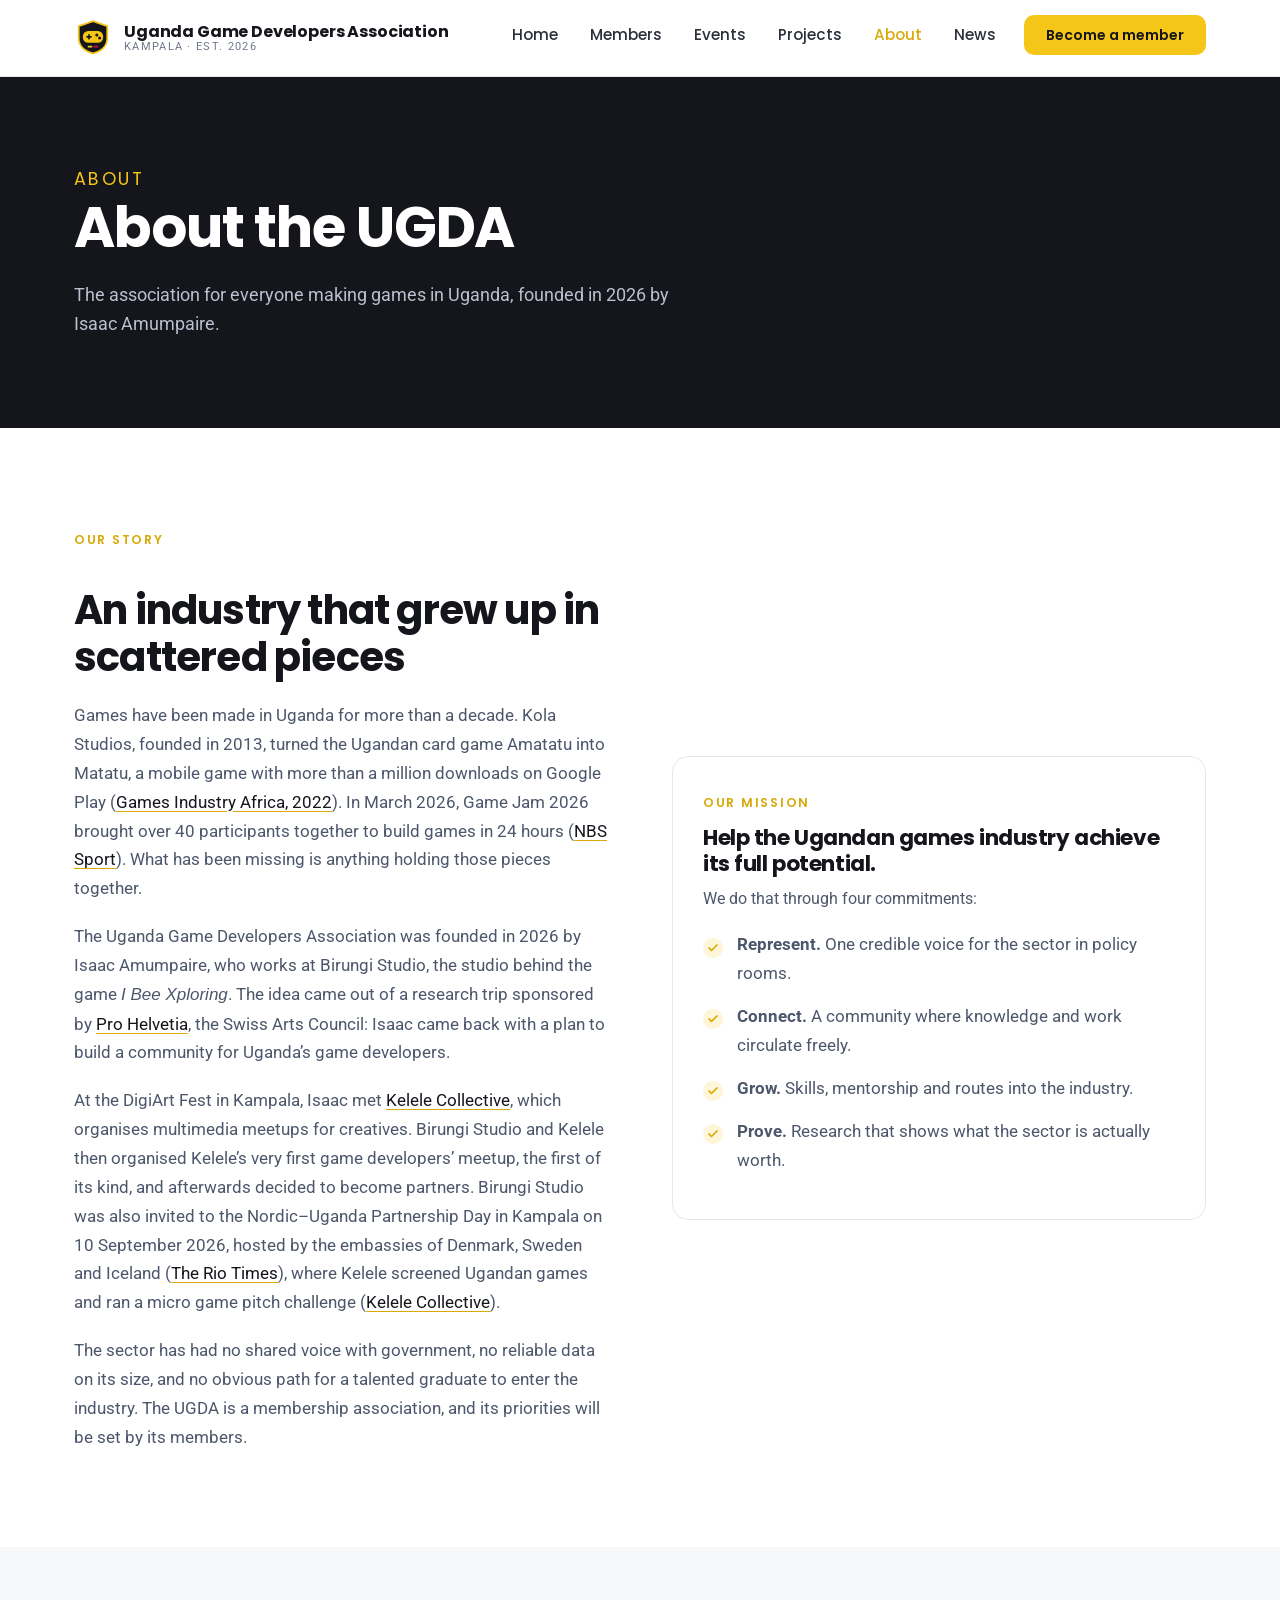
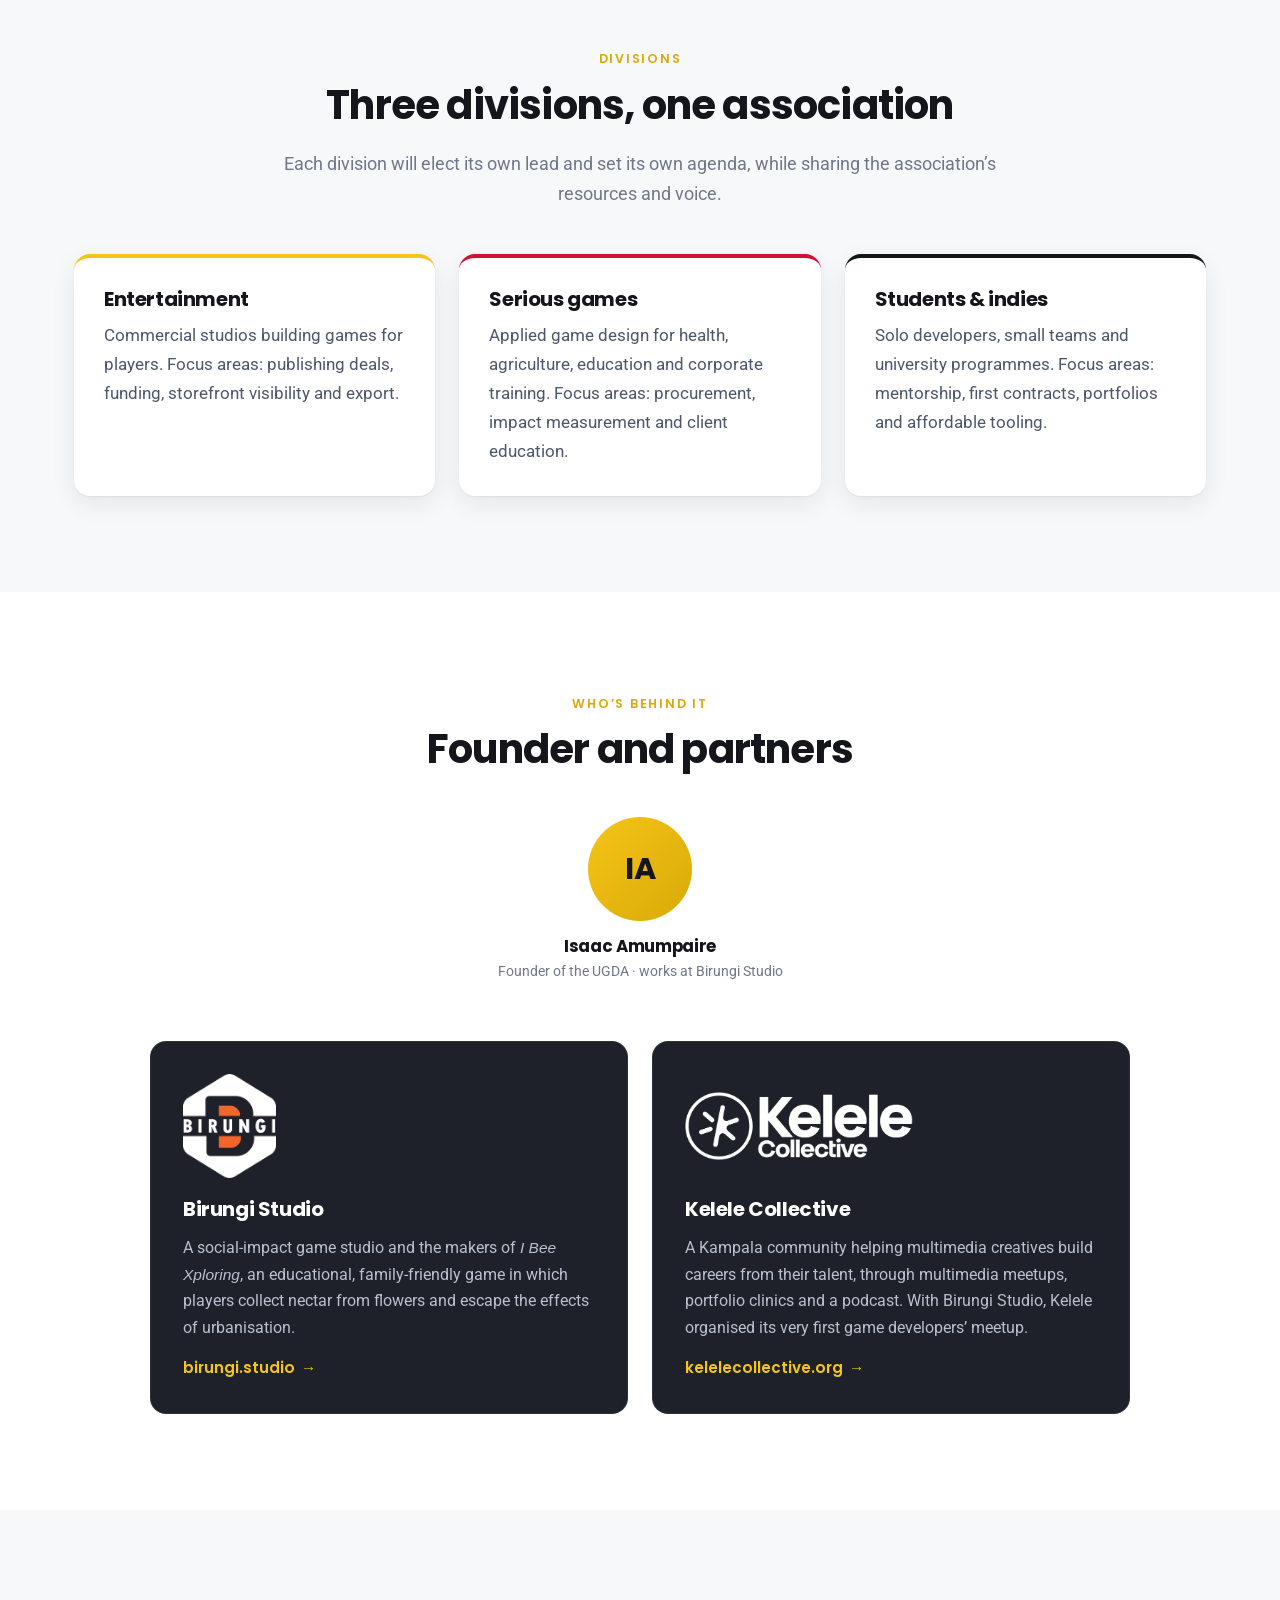
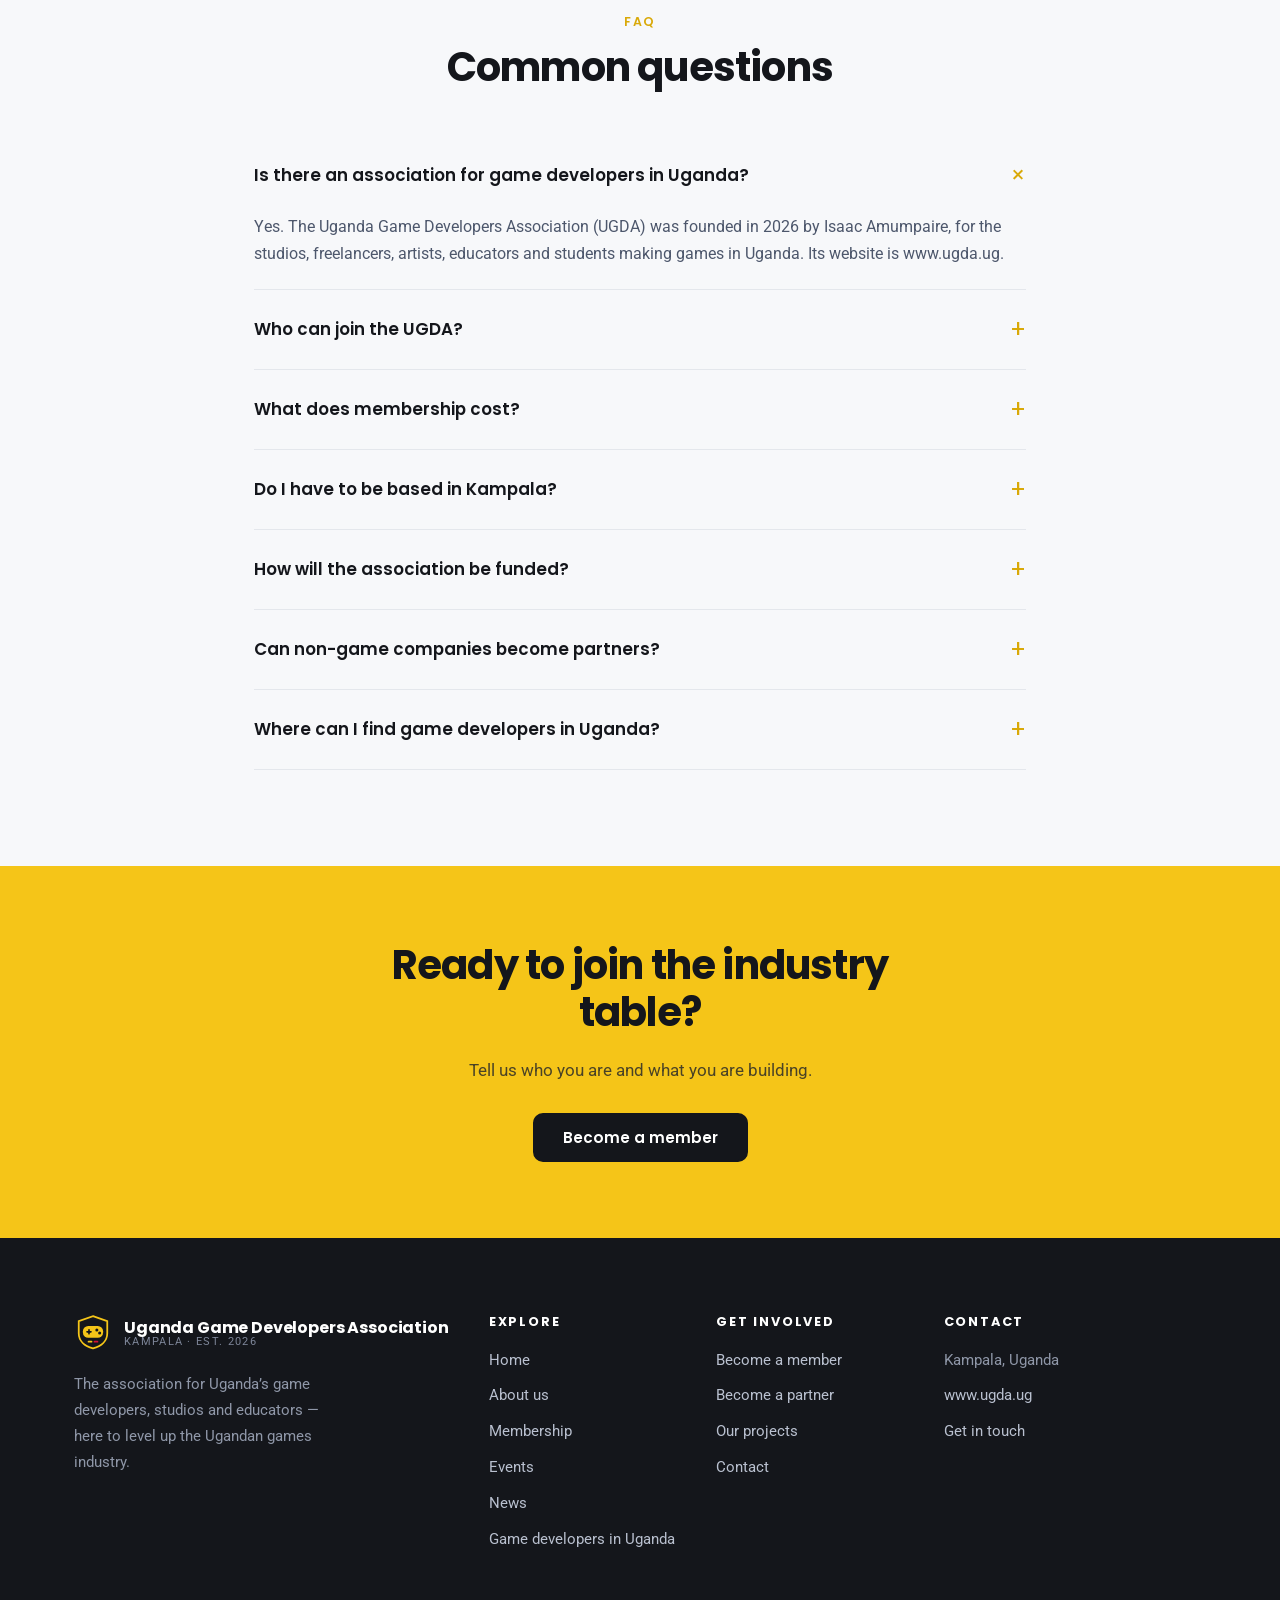
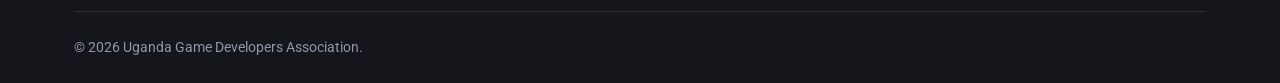
==== commit 31b1c0e1: "Correct the founding story and the Nordic-Uganda invitation - Home: founder's name removed from the " ====
--- a/about.html
+++ b/about.html
@@ -39,22 +39,6 @@
           "acceptedAnswer": {
             "@type": "Answer",
             "text": "Yes. The Uganda Game Developers Association (UGDA) was founded in 2026 by Isaac Amumpaire, for the studios, freelancers, artists, educators and students making games in Uganda. Its website is www.ugda.ug."
-          }
-        },
-        {
-          "@type": "Question",
-          "name": "Who founded the UGDA?",
-          "acceptedAnswer": {
-            "@type": "Answer",
-            "text": "Isaac Amumpaire, who works at Birungi Studio, founded the UGDA in 2026 after a research trip sponsored by Pro Helvetia, the Swiss Arts Council."
-          }
-        },
-        {
-          "@type": "Question",
-          "name": "Who are the UGDA’s partners?",
-          "acceptedAnswer": {
-            "@type": "Answer",
-            "text": "Birungi Studio, a social-impact game studio and the makers of I Bee Xploring, and Kelele Collective, a Kampala community for multimedia creatives. The two have partnered to grow the game development community in Uganda."
           }
         },
         {
@@ -185,20 +169,19 @@
         </p>
         <p>
           The Uganda Game Developers Association was founded in 2026 by Isaac Amumpaire, who works
-          at Birungi Studio. The idea came out of a research trip sponsored by
-          <a href="https://prohelvetia.ch/en/" rel="noopener" target="_blank">Pro Helvetia</a>, the Swiss Arts Council: Isaac came back with a plan
-          to build a community for Uganda&rsquo;s game developers. Since then, Birungi Studio has
-          launched its game <em>I Bee Xploring</em>.
+          at Birungi Studio, the studio behind the game <em>I Bee Xploring</em>. The idea came out of a
+          research trip sponsored by <a href="https://prohelvetia.ch/en/" rel="noopener" target="_blank">Pro Helvetia</a>, the Swiss Arts Council:
+          Isaac came back with a plan to build a community for Uganda&rsquo;s game developers.
         </p>
         <p>
-          Back in Uganda, Isaac met <a href="https://kelelecollective.org/" rel="noopener" target="_blank">Kelele Collective</a>, a Kampala community for
-          multimedia creatives that had organised a meetup on game development in Uganda. Isaac and
-          Kelele were then invited to the Nordic&ndash;Uganda Partnership Day in Kampala on
-          10 September 2026, hosted by the embassies of Denmark, Sweden and Iceland
-          (<a href="https://www.riotimesonline.com/uganda-nordics-creative-economy-partnership-2026/" rel="noopener" target="_blank">The Rio Times</a>). There, Kelele screened Ugandan games
-          and ran a micro game pitch challenge (<a href="https://www.instagram.com/p/DdodhpxCoSb/" rel="noopener" target="_blank">Kelele Collective</a>).
-          Birungi Studio and Kelele Collective have since partnered to push the game development
-          community forward.
+          At the DigiArt Fest in Kampala, Isaac met <a href="https://kelelecollective.org/" rel="noopener" target="_blank">Kelele Collective</a>, which
+          organises multimedia meetups for creatives. Birungi Studio and Kelele then organised
+          Kelele&rsquo;s very first game developers&rsquo; meetup, the first of its kind, and afterwards
+          decided to become partners. Birungi Studio was also invited to the Nordic&ndash;Uganda
+          Partnership Day in Kampala on 10 September 2026, hosted by the embassies of Denmark, Sweden
+          and Iceland (<a href="https://www.riotimesonline.com/uganda-nordics-creative-economy-partnership-2026/" rel="noopener" target="_blank">The Rio Times</a>), where Kelele screened
+          Ugandan games and ran a micro game pitch challenge
+          (<a href="https://www.instagram.com/p/DdodhpxCoSb/" rel="noopener" target="_blank">Kelele Collective</a>).
         </p>
         <p>
           The sector has had no shared voice with government, no reliable data on its size, and no
@@ -262,13 +245,13 @@
         <article class="partner reveal">
           <a class="partner__logo" href="https://birungi.studio/" rel="noopener" target="_blank"><img src="assets/partners/birungi-studio.png" alt="Birungi Studio" width="215" height="240" loading="lazy"></a>
           <h3>Birungi Studio</h3>
-          <p>A social-impact game studio and the makers of <em>I Bee Xploring</em>, an educational, family-friendly game in which players collect nectar from flowers and escape the effects of urbanisation. UGDA founder Isaac Amumpaire works at Birungi.</p>
+          <p>A social-impact game studio and the makers of <em>I Bee Xploring</em>, an educational, family-friendly game in which players collect nectar from flowers and escape the effects of urbanisation.</p>
           <a class="arrow-link" href="https://birungi.studio/" rel="noopener" target="_blank">birungi.studio</a>
         </article>
         <article class="partner reveal">
           <a class="partner__logo" href="https://kelelecollective.org/" rel="noopener" target="_blank"><img src="assets/partners/kelele-collective.png" alt="Kelele Collective" width="640" height="191" loading="lazy"></a>
           <h3>Kelele Collective</h3>
-          <p>A Kampala community helping multimedia creatives build careers from their talent, through meetups, portfolio clinics and a podcast. Kelele has organised a meetup on game development in Uganda.</p>
+          <p>A Kampala community helping multimedia creatives build careers from their talent, through multimedia meetups, portfolio clinics and a podcast. With Birungi Studio, Kelele organised its very first game developers&rsquo; meetup.</p>
           <a class="arrow-link" href="https://kelelecollective.org/" rel="noopener" target="_blank">kelelecollective.org</a>
         </article>
       </div>
@@ -286,14 +269,6 @@
         <div class="faq">
           <button class="faq__q" type="button" aria-expanded="true">Is there an association for game developers in Uganda?</button>
           <div class="faq__a"><p>Yes. The Uganda Game Developers Association (UGDA) was founded in 2026 by Isaac Amumpaire, for the studios, freelancers, artists, educators and students making games in Uganda. Its website is www.ugda.ug.</p></div>
-        </div>
-        <div class="faq">
-          <button class="faq__q" type="button" aria-expanded="false">Who founded the UGDA?</button>
-          <div class="faq__a"><p>Isaac Amumpaire, who works at Birungi Studio, founded the UGDA in 2026 after a research trip sponsored by Pro Helvetia, the Swiss Arts Council.</p></div>
-        </div>
-        <div class="faq">
-          <button class="faq__q" type="button" aria-expanded="false">Who are the UGDA&rsquo;s partners?</button>
-          <div class="faq__a"><p>Birungi Studio, a social-impact game studio and the makers of I Bee Xploring, and Kelele Collective, a Kampala community for multimedia creatives. The two have partnered to grow the game development community in Uganda.</p></div>
         </div>
         <div class="faq">
           <button class="faq__q" type="button" aria-expanded="false">Who can join the UGDA?</button>
